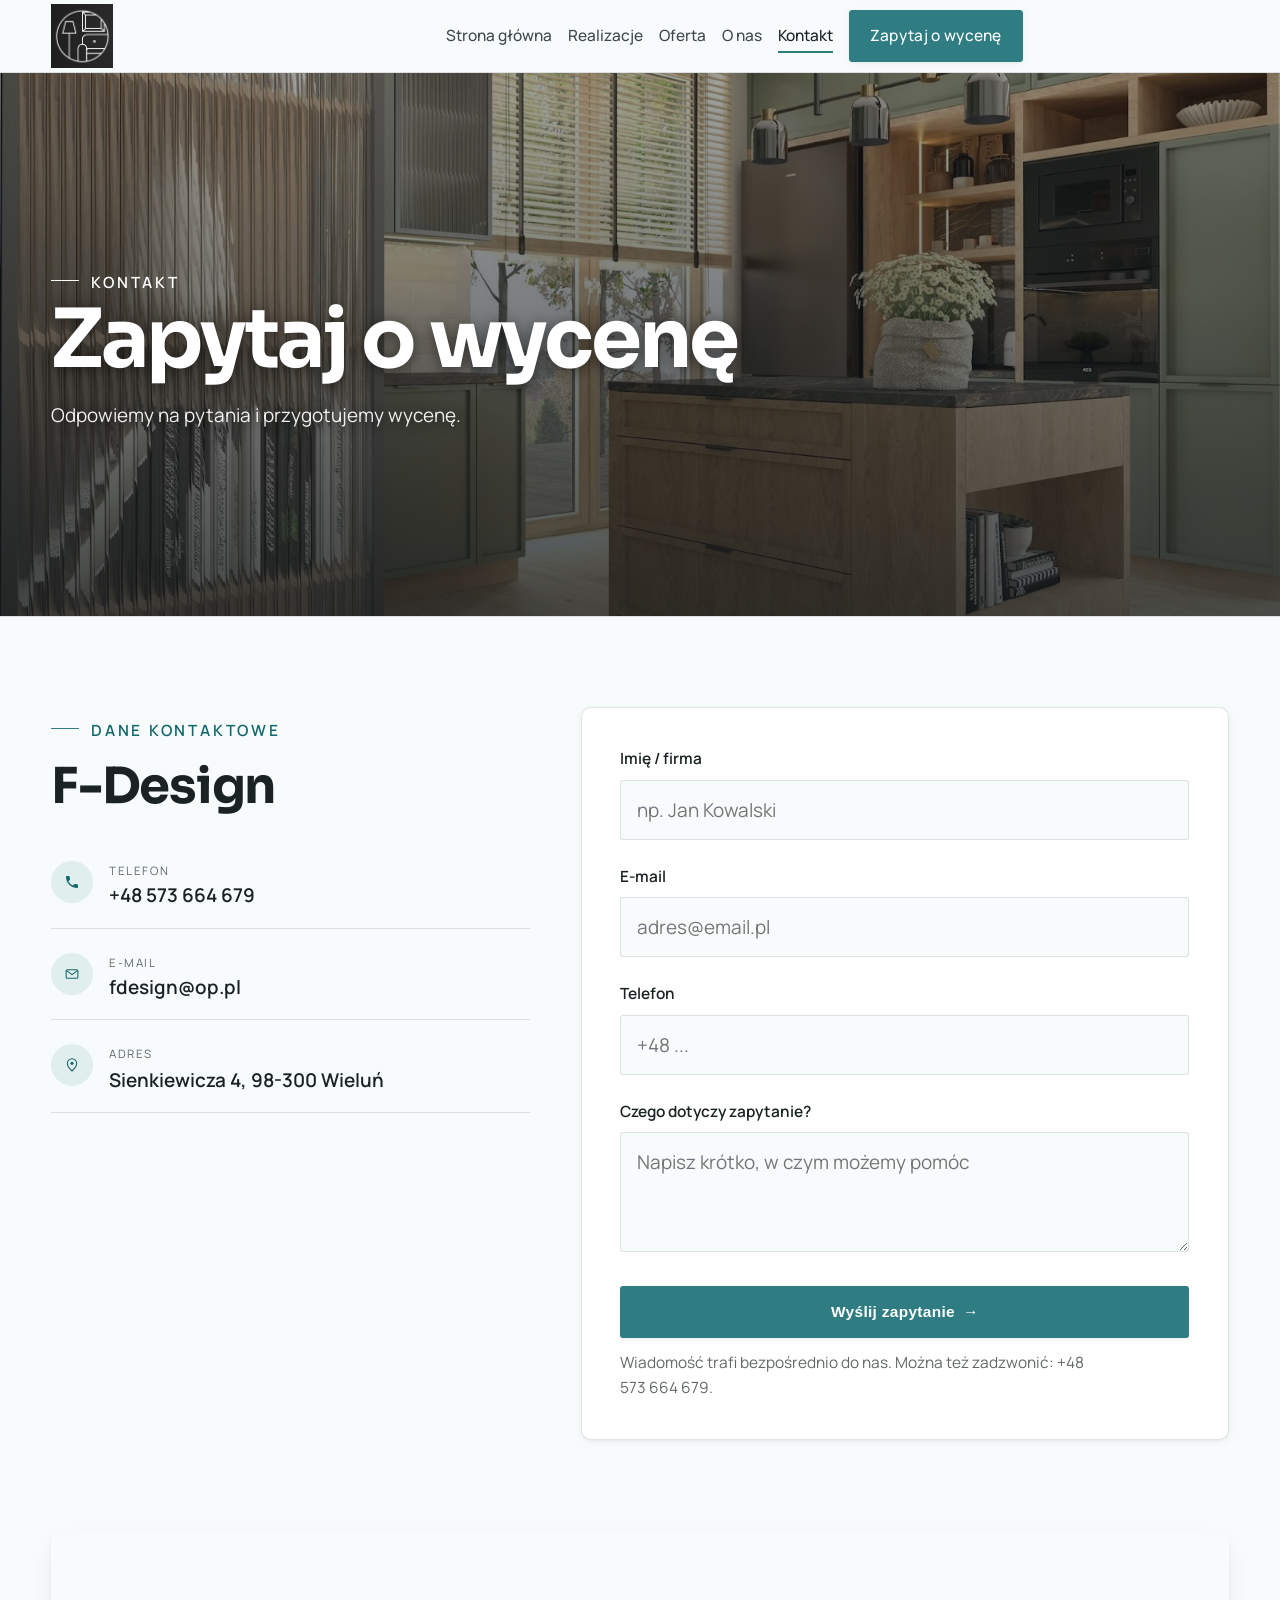
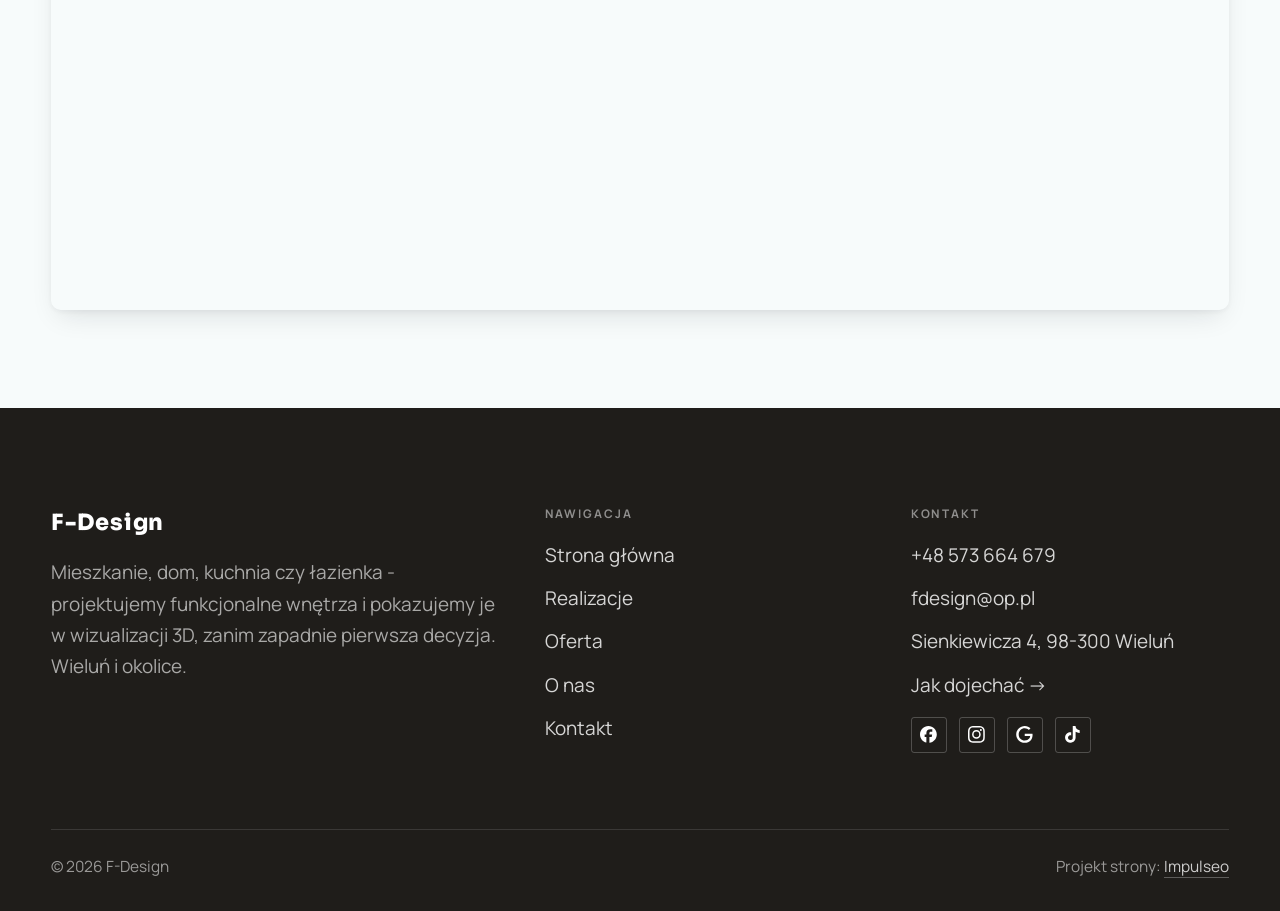
==== kontakt.html @ 52601438 "Strona demo: f-design" ====
<!DOCTYPE html>
<html lang="pl">
<head>
<meta charset="UTF-8">
<meta name="viewport" content="width=device-width, initial-scale=1.0">
<title>Kontakt - F-Design</title>
<meta name="description" content="Kontakt F-Design - Sienkiewicza 4, 98-300 Wieluń">
<link rel="canonical" href="https://kris20032.github.io/f-design/kontakt.html">
<meta name="robots" content="noindex, nofollow">
<meta property="og:type" content="website">
<meta property="og:locale" content="pl_PL">
<meta property="og:site_name" content="F-Design">
<meta property="og:title" content="Kontakt - F-Design">
<meta property="og:description" content="Kontakt F-Design - Sienkiewicza 4, 98-300 Wieluń">
<meta property="og:url" content="https://kris20032.github.io/f-design/kontakt.html">
<meta property="og:image" content="https://kris20032.github.io/f-design/img/og.jpg">
<meta property="og:image:width" content="1200">
<meta property="og:image:height" content="630">
<meta name="twitter:card" content="summary_large_image">
<link rel="preconnect" href="https://fonts.googleapis.com">
<link rel="preconnect" href="https://fonts.gstatic.com" crossorigin>
<link href="https://fonts.googleapis.com/css2?family=Sora:wght@600;700;800&family=Manrope:wght@400;500;600&display=swap" rel="stylesheet">
<link rel="stylesheet" href="assets/styles.css?v=84494507">
</head>
<body>

<header class="nav">
  <div class="wrap nav-inner">
    <a class="brand brand-has-logo" href="index.html"><img class="brand-logo" src="img/logo.jpg" alt="F-Design" width="255" height="266" decoding="async"></a>
    <nav class="nav-links">
      <a href="index.html">Strona główna</a>
      <a href="realizacje.html">Realizacje</a>
      <a href="oferta.html">Oferta</a>
      <a href="o-nas.html">O nas</a>
      <a href="kontakt.html" class="active" aria-current="page">Kontakt</a>
      <a href="kontakt.html" class="btn btn-accent">Zapytaj o wycenę</a>
    </nav>
    <button class="nav-toggle" aria-label="Menu"><span></span><span></span><span></span></button>
  </div>
</header>

<main>
<section class="pagehead">
  <img src="img/g4.jpg" alt="F-Design - Zapytaj o wycenę" width="1600" height="1007" decoding="async">
  <div class="wrap">
    <span class="eyebrow">Kontakt</span>
    <h1>Zapytaj o wycenę</h1>
    <p>Odpowiemy na pytania i przygotujemy wycenę.</p>
  </div>
</section>
<section>
  <div class="wrap contact-grid">
    <div class="reveal">
      <span class="eyebrow">Dane kontaktowe</span>
      <h2 style="margin:var(--space-4) 0 var(--space-6)">F-Design</h2>
      <div class="info-list">
        <div class="info-row"><div class="ic"><svg class="ico-tel" width="16" height="16" viewBox="0 0 24 24" fill="none" aria-hidden="true"><path d="M6.6 10.8a15.5 15.5 0 0 0 6.6 6.6l2.2-2.2a1 1 0 0 1 1-.24 11.4 11.4 0 0 0 3.6.58 1 1 0 0 1 1 1V20a1 1 0 0 1-1 1A17 17 0 0 1 3 4a1 1 0 0 1 1-1h3.5a1 1 0 0 1 1 1c0 1.25.2 2.46.58 3.6a1 1 0 0 1-.25 1l-2.23 2.2Z" fill="currentColor"/></svg></div><div><div class="lbl">Telefon</div><a class="val" href="tel:+48573664679">+48 573 664 679</a></div></div>
        <div class="info-row"><div class="ic"><svg class="ico-mail" width="16" height="16" viewBox="0 0 24 24" fill="none" aria-hidden="true"><rect x="3.2" y="5.5" width="17.6" height="13" rx="1.6" stroke="currentColor" stroke-width="1.6"/><path d="M4 7l8 6 8-6" stroke="currentColor" stroke-width="1.6" stroke-linecap="round" stroke-linejoin="round"/></svg></div><div><div class="lbl">E-mail</div><a class="val" href="mailto:fdesign@op.pl">fdesign@op.pl</a></div></div>
        <div class="info-row"><div class="ic"><svg class="ico-pin" width="16" height="16" viewBox="0 0 24 24" fill="none" aria-hidden="true"><path d="M12 21s7-6.1 7-11.5A7 7 0 0 0 5 9.5C5 14.9 12 21 12 21Z" stroke="currentColor" stroke-width="1.6" fill="none"/><circle cx="12" cy="9.5" r="2.4" fill="currentColor"/></svg></div><div><div class="lbl">Adres</div><div class="val">Sienkiewicza 4, 98-300 Wieluń</div></div></div>
      </div>
    </div>
    <div class="reveal">
      <form class="form" action="https://formsubmit.co/fdesign@op.pl" method="POST">
        <input type="hidden" name="_subject" value="Zapytanie ze strony F-Design">
        <input type="hidden" name="_captcha" value="false">
        <input type="hidden" name="_template" value="table">
        <div class="fld"><label for="name">Imię / firma</label><input id="name" name="name" type="text" placeholder="np. Jan Kowalski" required></div>
        <div class="fld"><label for="email">E-mail</label><input id="email" name="email" type="email" placeholder="adres@email.pl" required></div>
        <div class="fld"><label for="phone">Telefon</label><input id="phone" name="phone" type="tel" placeholder="+48 ..."></div>
        <div class="fld"><label for="msg">Czego dotyczy zapytanie?</label><textarea id="msg" name="message" placeholder="Napisz krótko, w czym możemy pomóc" required></textarea></div>
        <button type="submit" class="btn btn-accent" style="width:100%;justify-content:center">Wyślij zapytanie <span class="arr">→</span></button>
        <p class="note">Wiadomość trafi bezpośrednio do nas. Można też zadzwonić: +48 573 664 679.</p>
      </form>
    </div>
  </div>
</section>
<section style="padding-top:0">
  <div class="wrap reveal">
    <iframe class="map" title="F-Design - Wieluń" src="https://maps.google.com/maps?q=51.2192215%2C18.5702148&z=15&output=embed" loading="lazy" referrerpolicy="no-referrer-when-downgrade"></iframe>
  </div>
</section>
</main>

<footer>
  <div class="wrap">
    <div class="foot-grid">
      <div class="foot-brand">
        <div class="name">F-Design</div>
        <p>Mieszkanie, dom, kuchnia czy łazienka - projektujemy funkcjonalne wnętrza i pokazujemy je w wizualizacji 3D, zanim zapadnie pierwsza decyzja. Wieluń i okolice.</p>
      </div>
      <div class="foot-col">
        <h4>Nawigacja</h4>
        <a href="index.html">Strona główna</a>
        <a href="realizacje.html">Realizacje</a>
        <a href="oferta.html">Oferta</a>
        <a href="o-nas.html">O nas</a>
        <a href="kontakt.html">Kontakt</a>
      </div>
      <div class="foot-col">
        <h4>Kontakt</h4>
        <a href="tel:+48573664679">+48 573 664 679</a>
        <a href="mailto:fdesign@op.pl">fdesign@op.pl</a>
        <p>Sienkiewicza 4, 98-300 Wieluń</p>
        <a href="https://maps.google.com/?cid=18159914813048529041&g_mp=Cidnb29nbGUubWFwcy5wbGFjZXMudjEuUGxhY2VzLlNlYXJjaFRleHQQAhgEIAA" target="_blank" rel="noopener">Jak dojechać →</a>
      <div class="foot-soc">
        <a class="soc" href="https://www.facebook.com/p/F-Design-100095255867126/" target="_blank" rel="noopener" aria-label="Facebook - F-Design"><svg viewBox="0 0 24 24" aria-hidden="true" focusable="false"><path d="M9.101 23.691v-7.98H6.627v-3.667h2.474v-1.58c0-4.085 1.848-5.978 5.858-5.978.401 0 .955.042 1.468.103a8.68 8.68 0 0 1 1.141.195v3.325a8.623 8.623 0 0 0-.653-.036 26.805 26.805 0 0 0-.733-.009c-.707 0-1.259.096-1.675.309a1.686 1.686 0 0 0-.679.622c-.258.42-.374.995-.374 1.752v1.297h3.919l-.386 2.103-.287 1.564h-3.246v8.245C19.396 23.238 24 18.179 24 12.044c0-6.627-5.373-12-12-12s-12 5.373-12 12c0 5.628 3.874 10.35 9.101 11.647Z" fill="currentColor"/></svg></a>
        <a class="soc" href="https://www.instagram.com/f.design.projektowanie/" target="_blank" rel="noopener" aria-label="Instagram - F-Design"><svg viewBox="0 0 24 24" aria-hidden="true" focusable="false"><path d="M7.0301.084c-1.2768.0602-2.1487.264-2.911.5634-.7888.3075-1.4575.72-2.1228 1.3877-.6652.6677-1.075 1.3368-1.3802 2.127-.2954.7638-.4956 1.6365-.552 2.914-.0564 1.2775-.0689 1.6882-.0626 4.947.0062 3.2586.0206 3.6671.0825 4.9473.061 1.2765.264 2.1482.5635 2.9107.308.7889.72 1.4573 1.388 2.1228.6679.6655 1.3365 1.0743 2.1285 1.38.7632.295 1.6361.4961 2.9134.552 1.2773.056 1.6884.069 4.9462.0627 3.2578-.0062 3.668-.0207 4.9478-.0814 1.28-.0607 2.147-.2652 2.9098-.5633.7889-.3086 1.4578-.72 2.1228-1.3881.665-.6682 1.0745-1.3378 1.3795-2.1284.2957-.7632.4966-1.636.552-2.9124.056-1.2809.0692-1.6898.063-4.948-.0063-3.2583-.021-3.6668-.0817-4.9465-.0607-1.2797-.264-2.1487-.5633-2.9117-.3084-.7889-.72-1.4568-1.3876-2.1228C21.2982 1.33 20.628.9208 19.8378.6165 19.074.321 18.2017.1197 16.9244.0645 15.6471.0093 15.236-.005 11.977.0014 8.718.0076 8.31.0215 7.0301.0839m.1402 21.6932c-1.17-.0509-1.8053-.2453-2.2287-.408-.5606-.216-.96-.4771-1.3819-.895-.422-.4178-.6811-.8186-.9-1.378-.1644-.4234-.3624-1.058-.4171-2.228-.0595-1.2645-.072-1.6442-.079-4.848-.007-3.2037.0053-3.583.0607-4.848.05-1.169.2456-1.805.408-2.2282.216-.5613.4762-.96.895-1.3816.4188-.4217.8184-.6814 1.3783-.9003.423-.1651 1.0575-.3614 2.227-.4171 1.2655-.06 1.6447-.072 4.848-.079 3.2033-.007 3.5835.005 4.8495.0608 1.169.0508 1.8053.2445 2.228.408.5608.216.96.4754 1.3816.895.4217.4194.6816.8176.9005 1.3787.1653.4217.3617 1.056.4169 2.2263.0602 1.2655.0739 1.645.0796 4.848.0058 3.203-.0055 3.5834-.061 4.848-.051 1.17-.245 1.8055-.408 2.2294-.216.5604-.4763.96-.8954 1.3814-.419.4215-.8181.6811-1.3783.9-.4224.1649-1.0577.3617-2.2262.4174-1.2656.0595-1.6448.072-4.8493.079-3.2045.007-3.5825-.006-4.848-.0608M16.953 5.5864A1.44 1.44 0 1 0 18.39 4.144a1.44 1.44 0 0 0-1.437 1.4424M5.8385 12.012c.0067 3.4032 2.7706 6.1557 6.173 6.1493 3.4026-.0065 6.157-2.7701 6.1506-6.1733-.0065-3.4032-2.771-6.1565-6.174-6.1498-3.403.0067-6.156 2.771-6.1496 6.1738M8 12.0077a4 4 0 1 1 4.008 3.9921A3.9996 3.9996 0 0 1 8 12.0077" fill="currentColor"/></svg></a>
        <a class="soc" href="https://maps.google.com/?cid=18159914813048529041&g_mp=Cidnb29nbGUubWFwcy5wbGFjZXMudjEuUGxhY2VzLlNlYXJjaFRleHQQAhgEIAA" target="_blank" rel="noopener" aria-label="Google - F-Design"><svg viewBox="0 0 24 24" aria-hidden="true" focusable="false"><path d="M12.48 10.92v3.28h7.84c-.24 1.84-.853 3.187-1.787 4.133-1.147 1.147-2.933 2.4-6.053 2.4-4.827 0-8.6-3.893-8.6-8.72s3.773-8.72 8.6-8.72c2.6 0 4.507 1.027 5.907 2.347l2.307-2.307C18.747 1.44 16.133 0 12.48 0 5.867 0 .307 5.387.307 12s5.56 12 12.173 12c3.573 0 6.267-1.173 8.373-3.36 2.16-2.16 2.84-5.213 2.84-7.667 0-.76-.053-1.467-.173-2.053H12.48z" fill="currentColor"/></svg></a>
        <a class="soc" href="https://www.tiktok.com/@f_design_studio" target="_blank" rel="noopener" aria-label="TikTok - F-Design"><svg viewBox="0 0 24 24" aria-hidden="true" focusable="false"><path d="M12.525.02c1.31-.02 2.61-.01 3.91-.02.08 1.53.63 3.09 1.75 4.17 1.12 1.11 2.7 1.62 4.24 1.79v4.03c-1.44-.05-2.89-.35-4.2-.97-.57-.26-1.1-.59-1.62-.93-.01 2.92.01 5.84-.02 8.75-.08 1.4-.54 2.79-1.35 3.94-1.31 1.92-3.58 3.17-5.91 3.21-1.43.08-2.86-.31-4.08-1.03-2.02-1.19-3.44-3.37-3.65-5.71-.02-.5-.03-1-.01-1.49.18-1.9 1.12-3.72 2.58-4.96 1.66-1.44 3.98-2.13 6.15-1.72.02 1.48-.04 2.96-.04 4.44-.99-.32-2.15-.23-3.02.37-.63.41-1.11 1.04-1.36 1.75-.21.51-.15 1.07-.14 1.61.24 1.64 1.82 3.02 3.5 2.87 1.12-.01 2.19-.66 2.77-1.61.19-.33.4-.67.41-1.06.1-1.79.06-3.57.07-5.36.01-4.03-.01-8.05.02-12.07z" fill="currentColor"/></svg></a>
      </div>
      </div>
    </div>
    <div class="foot-bot">
      <span>© 2026 F-Design</span>
      <span>Projekt strony: <a class="foot-credit" href="https://impulseo.pl" target="_blank" rel="noopener">Impulseo</a></span>
    </div>
  </div>
</footer>
<div class="sticky-reserve"><a class="sr-book" href="kontakt.html">Zapytaj o wycenę</a><a class="sr-call" href="tel:+48573664679" aria-label="Zadzwoń"><svg class="ico-tel" width="16" height="16" viewBox="0 0 24 24" fill="none" aria-hidden="true"><path d="M6.6 10.8a15.5 15.5 0 0 0 6.6 6.6l2.2-2.2a1 1 0 0 1 1-.24 11.4 11.4 0 0 0 3.6.58 1 1 0 0 1 1 1V20a1 1 0 0 1-1 1A17 17 0 0 1 3 4a1 1 0 0 1 1-1h3.5a1 1 0 0 1 1 1c0 1.25.2 2.46.58 3.6a1 1 0 0 1-.25 1l-2.23 2.2Z" fill="currentColor"/></svg></a></div>
<div class="demo-wazne" data-do="2026-08-23" data-cykl="3" hidden><svg class="dw-ico" width="13" height="13" viewBox="0 0 24 24" fill="none" aria-hidden="true"><circle cx="12" cy="12" r="8.6" stroke="currentColor" stroke-width="1.8"/><path d="M12 7.2V12l3.3 2" stroke="currentColor" stroke-width="1.8" stroke-linecap="round"/></svg><span class="dw-txt"></span></div>

<script src="assets/main.js"></script>
</body>
</html>
---- assets/styles.css ----
/* ============================================================
   STOLBASZ — premium, architektoniczny B2B fit-out
   Jasna paleta, zero brązu. System wg premium-web-craft.
   Projekt strony: Impulseo (impulseo.pl)
   ============================================================ */

:root{
  /* PALETA — jasna, architektoniczna, chłodna */
  --paper:#f7f6f3;          /* główne tło */
  --paper-2:#e9e7e1;        /* sekcje alternatywne (chłodny jasny szary) */
  --paper-3:#e9e7e1;        /* delikatne wypełnienia */
  --ink:#1f1d1a;            /* tekst główny — chłodny grafit */
  --ink-soft:#46423b;       /* nagłówki drugorzędne */
  --muted:#888178;          /* tekst poboczny */
  --line:rgba(31,29,26,.12);/* hairline */
  --accent:#a86f3e;         /* stonowany petrol-slate — jedyny akcent */
  --accent-d:#855526;
  --accent-soft:rgba(168,111,62,.10);
  --dark:#1f1d1a;           /* sekcje ciemne (stopka/CTA) */

  /* HOVER ZDJĘĆ — JEDEN standard dla całego silnika (decyzja K. 04.08.2026, artefakt z wariantami).
     AKTUALNE (K.+Szymon 09.08.2026, wybór z artefaktu 6 wariantów): zoom 1.05 przy 1.4s -
     przy tak długim czasie mocniejszy kadr NIE skacze, tylko „oddycha". Poprzedni standard
     (1.02 / .55s z 04.08) odbierany jako dynamiczny i szybki.
     Spoczynek lekko przygaszony, ale TYLKO tam, gdzie jest mysz (@media hover:hover) —
     na telefonie zdjęcia zostają w pełnej jasności. */
  --img-zoom:1.05;                   /* K.+Szymon 09.08: wariant F z artefaktu porównawczego */
  --img-rest:brightness(.95) saturate(.99);
  --img-hot:brightness(1.06) saturate(1.05);
  --img-dur:1.4s;                    /* K.+Szymon 09.08 (wariant F): powoli = elegancko */
  --img-ease:cubic-bezier(.16,.84,.44,1);  /* miękki ogon, efekt „oddychania" */

  /* ODSTĘPY — skala 4/8 */
  --space-1:4px; --space-2:8px; --space-3:12px; --space-4:16px; --space-5:24px;
  --space-6:32px; --space-7:48px; --space-8:64px; --space-9:96px; --space-10:128px;

  /* TYPOGRAFIA — fluid clamp() (skala podbita 16.07.2026: większe, czytelniejsze litery — uwaga Adama) */
  --text-sm:clamp(.9rem,.87rem + .12vw,1rem);
  --text-base:clamp(1.08rem,1.04rem + .18vw,1.2rem);
  --text-lg:clamp(1.24rem,1.15rem + .34vw,1.44rem);
  --text-h3:clamp(1.34rem,1.22rem + .55vw,1.66rem);
  --text-h2:clamp(2.1rem,1.66rem + 2.1vw,3.1rem);
  --text-h1:clamp(2.9rem,2.1rem + 4vw,5.1rem);

  /* PROMIENIE — architektoniczne, raczej ostre */
  --r-sm:3px; --r-md:6px; --r-lg:10px;

  /* RUCH */
  --ease:cubic-bezier(.25,.46,.45,.94); --dur:.24s;

  /* CIENIE — miękkie, warstwowe */
  --sh-sm:0 1px 2px rgba(16,24,32,.04), 0 2px 8px rgba(16,24,32,.05);
  --sh-md:0 2px 6px rgba(16,24,32,.05), 0 12px 28px -8px rgba(16,24,32,.12);
  --sh-lg:0 6px 14px rgba(16,24,32,.07), 0 26px 56px -18px rgba(16,24,32,.22);

  --hairline:1px solid var(--line);

  --font-display:'Sora','Manrope',sans-serif;
  --font-body:'Manrope',sans-serif;
}

*{box-sizing:border-box;margin:0;padding:0}
html{scroll-behavior:smooth}
body{
  font-family:var(--font-body);
  font-size:var(--text-base);
  line-height:1.65;
  color:var(--ink);
  background:var(--paper);
  -webkit-font-smoothing:antialiased;
  text-rendering:optimizeLegibility;
}
img{max-width:100%;height:auto;display:block}  /* height:auto = width/height z atrybutów trzyma proporcje (TOP#12) */
a{color:inherit;text-decoration:none}

.wrap{width:min(92%,1180px);margin-inline:auto}
section{padding-block:clamp(52px,6.5vw,96px)}

h1,h2,h3{font-family:var(--font-display);font-weight:700;line-height:1.08;letter-spacing:-.02em;color:var(--ink)}
h1{font-size:var(--text-h1);letter-spacing:-.035em}
h2{font-size:var(--text-h2);letter-spacing:-.025em}
h3{font-size:var(--text-h3)}
/* MIARA — długość wiersza. WCAG 2.2 SC 1.4.8: max 80 znaków; Butterick: 45–90.
   68ch daje realnie 72–78 znaków polskiego tekstu, czyli z zapasem pod granicą.
   Wcześniej limit miał TYLKO <p> — <li>, <blockquote> i <dd> nie miały żadnego,
   i to jedyny powód, dla którego 23 bloki na dwóch oddanych stronach jadą po
   83–106 znaków w wierszu (pomiar 07.08.2026, bramka `miara`).
   ⚠️ Listy i definicje ograniczamy TYLKO bez klasy: `ul`/`ol` z klasą to u nas
   układ (siatki kafli, menu), a nie tekst ciągły — tam miarę wyznacza układ. */
/* 60ch, nie 68ch (K. 10.08): po zmianie fontów na węższe kroje (DM Sans i spółka)
   w 68ch mieściło się ~90 znaków - bramka pikselowa słusznie zgłaszała przekroczenie
   granicy 80. Pomiar na żywej przeglądarce: 60ch = 90 znaków, 53ch = ~78 znaków, czyli normę WCAG 1.4.8. */
:root{ --miara:53ch }
p{max-width:min(100%,var(--miara))}
blockquote,
ul:not([class])>li, ol:not([class])>li,
dl:not([class])>dd{max-width:min(100%,var(--miara))}

/* ⚠️ Świadomie BEZ wyjątku `.tile p,.card p,.svc p{max-width:none}`, choć nasuwa się sam:
   te akapity BYŁY już ograniczone (stare `p{max-width:65ch}`), więc „wyjątek" nie odblokowałby
   niczego nowego — tylko ROZLUŹNIŁ stan sprzed zmiany na wszystkich demach naraz.
   `figcaption` żadna z reguł wyżej nie dotyczy, więc też nie potrzebuje zwolnienia. */

/* ŁAMANIE. `balance` wyrównuje długości wierszy w nagłówku, `pretty` pilnuje ostatniego
   wiersza akapitu, żeby nie został w nim jeden wyraz. Obsługiwane od Chrome 117 /
   Safari 17.5; starsze przeglądarki po prostu ignorują tę własność.
   `text-wrap:pretty` nie występowało dotąd ANI RAZ w silniku ani w repo klientów. */
h1,h2,h3,.lead,.lede{text-wrap:balance}
p,li,blockquote,dd{text-wrap:pretty}

.eyebrow{
  font-family:var(--font-body);
  font-size:var(--text-sm);
  font-weight:600;
  letter-spacing:.18em;
  text-transform:uppercase;
  color:var(--accent);
  display:inline-flex;align-items:center;gap:var(--space-3);
}
/* flex:none + margin-top = kreska trzyma się PIERWSZEJ linii. Wcześniej align-items:center
   centrowało ją względem całego bloku i przy zawinięciu (długi kicker typu
   „…WNĘTRZ · LESZNO · OD 2019") druga linia lądowała z brzydkim wcięciem. */
.eyebrow{align-items:flex-start}
.eyebrow>*,.eyebrow{text-wrap:balance}   /* dlugi kicker lamal sie na sierote typu samo „2019" w drugiej linii */
.eyebrow::before{content:"";width:28px;height:1px;background:var(--accent);display:inline-block;flex:none;margin-top:.62em}

.muted{color:var(--muted)}
.lead{font-size:var(--text-lg);line-height:1.55;color:var(--ink-soft);max-width:50ch}

/* ---------- BUTTONS ---------- */
.btn{
  display:inline-flex;align-items:center;gap:var(--space-2);
  font-weight:600;font-size:var(--text-sm);letter-spacing:.02em;
  padding:var(--space-4) var(--space-6);
  border-radius:var(--r-sm);
  transition:transform var(--dur) var(--ease),box-shadow var(--dur) var(--ease),background var(--dur) var(--ease);
  cursor:pointer;border:1px solid transparent;
}
.btn-accent{background:var(--accent);color:#fff;box-shadow:var(--sh-sm)}
.btn-accent:hover{background:var(--accent-d);transform:translateY(-2px);box-shadow:var(--sh-md)}
.btn-accent:active{transform:translateY(0);box-shadow:var(--sh-sm)}
.btn-ghost{background:transparent;color:var(--ink);border-color:var(--line)}
.btn-ghost:hover{border-color:var(--accent);color:var(--accent);transform:translateY(-2px)}
.btn-light{background:#fff;color:var(--ink);box-shadow:var(--sh-sm)}
.btn-light:hover{transform:translateY(-2px);box-shadow:var(--sh-md)}
.btn .arr{transition:transform var(--dur) var(--ease)}
.btn:hover .arr{transform:translateX(4px)}

/* ---------- NAV ---------- */
.nav{
  position:sticky;top:0;z-index:50;
  background:color-mix(in srgb,var(--paper) 88%,transparent);
  backdrop-filter:saturate(140%) blur(10px);
  border-bottom:var(--hairline);
}
.nav-inner{display:flex;align-items:center;justify-content:space-between;gap:var(--space-5);height:72px}
/* ANTY-NACHODZENIE (K. 05.08.2026): długa nazwa firmy + przycisk z pełnym numerem nie mieściły się w pasku
   i flex ściskał linki PONIŻEJ ich treści - "Kontakt" wchodził na ramkę "Zadzwoń +48 ...". Teraz ustępuje
   nazwa marki (skrót wielokropkiem), a menu i przycisk nigdy się nie kurczą ani nie zachodzą na siebie. */
.brand{display:flex;flex-direction:column;line-height:1;min-width:0;flex:0 1 auto}
.brand .name{font-family:var(--font-display);font-weight:800;font-size:1.35rem;letter-spacing:.04em;white-space:nowrap;overflow:hidden;text-overflow:ellipsis}
.brand .sub{font-size:.62rem;letter-spacing:.34em;text-transform:uppercase;color:var(--muted);margin-top:5px;white-space:nowrap;overflow:hidden;text-overflow:ellipsis}
.nav-links{display:flex;align-items:center;gap:var(--space-6);flex:0 0 auto}
.nav-links a{font-size:var(--text-sm);font-weight:500;color:var(--ink-soft);position:relative;padding-block:4px;white-space:nowrap;transition:color var(--dur) var(--ease)}
.nav-links a::after{content:"";position:absolute;left:0;bottom:0;width:0;height:1.5px;background:var(--accent);transition:width var(--dur) var(--ease)}
.nav-links a:hover,.nav-links a.active{color:var(--ink)}
.nav-links a:hover::after,.nav-links a.active::after{width:100%}
.nav-links .btn{padding:var(--space-2) var(--space-5)}
/* przyciski w nav: właściwy kolor (przebij .nav-links a) + bez podkreślenia */
.nav-links a.btn-accent{color:#fff}
.nav-links a.btn-ghost,.nav-links a.btn-light{color:var(--ink)}
/* CTA w pasku: NIE podkreślenie spod linków menu, ale ten sam przelatujący błysk,
   co na wszystkich innych przyciskach (zgłoszenie K. 13.08.2026 - „na hero jest efekt
   światła przechodzącego przez przycisk, na navbarze go nie ma, a mają być identyczne").
   Reguła `.nav-links a::after` jest silniejsza od `.btn::after`, więc trzeba jej
   geometrię wyzerować i wpisać połysk z nazwy - samo `display:none` gasiło efekt. */
.nav-links a.btn::after{
  display:block;content:"";position:absolute;inset:0;z-index:-1;pointer-events:none;
  inset:0;width:auto;height:auto;border-radius:inherit;   /* kasuje geometrię podkreślenia (width:0;height:1.5px) */
  background:linear-gradient(100deg,transparent 32%,rgba(255,255,255,.20) 50%,transparent 68%);
  translate:-120% 0}
@media (prefers-reduced-motion:no-preference){
  .nav-links a.btn:hover::after{translate:120% 0;transition:translate .75s var(--mt-ease,cubic-bezier(.16,.84,.44,1))}
}
.nav-toggle{display:none;background:none;border:none;cursor:pointer;flex-direction:column;gap:5px;padding:8px}
.nav-toggle span{width:24px;height:2px;background:var(--ink);transition:var(--dur)}
/* Ciasny zakres MIĘDZY menu mobilnym a pełnym pulpitem: zbijamy odstępy i nazwę marki,
   żeby wszystko zmieściło się naturalnie, zanim w ogóle dojdzie do skracania wielokropkiem. */
@media(max-width:1280px) and (min-width:921px){
  .nav-links{gap:var(--space-4)}
  .nav-links .btn{padding:var(--space-2) var(--space-4)}
  .brand .name{font-size:1.15rem}
}

/* ---------- HERO (split) ---------- */
.hero{position:relative;overflow:hidden;border-bottom:var(--hairline)}
.hero-grid{display:grid;grid-template-columns:1.05fr .95fr;gap:clamp(24px,4vw,60px);align-items:center;
  padding-block:clamp(36px,4.5vw,64px)}
.hero-copy .eyebrow{margin-bottom:var(--space-5)}
.hero-copy h1{margin-bottom:var(--space-5)}
.hero-copy .lead{margin-bottom:var(--space-7)}
.hero-actions{display:flex;flex-wrap:wrap;gap:var(--space-4)}
.hero-art{position:relative;aspect-ratio:4/3;border-radius:var(--r-lg);overflow:hidden;box-shadow:var(--sh-lg)}
.hero-art img{width:100%;height:100%;object-fit:cover}
.hero-art::after{content:"";position:absolute;inset:0;background:linear-gradient(180deg,transparent 55%,rgba(18,24,28,.28))}
.hero-badge{position:absolute;left:var(--space-5);bottom:var(--space-5);z-index:2;
  background:rgba(252,252,251,.94);backdrop-filter:blur(4px);
  border-radius:var(--r-md);padding:var(--space-4) var(--space-5);box-shadow:var(--sh-md);max-width:78%}
.hero-badge strong{display:block;font-family:var(--font-display);font-size:1rem;letter-spacing:-.01em}
.hero-badge span{font-size:var(--text-sm);color:var(--muted)}

/* ---------- HERO duży / kinowy (strona główna) ---------- */
.hero-cine{position:relative;min-height:clamp(560px,82vh,840px);min-height:clamp(560px,82svh,840px);display:flex;align-items:center;overflow:hidden;border-bottom:var(--hairline)}
.hero-cine>img{position:absolute;inset:0;width:100%;height:100%;object-fit:cover;z-index:0}
.hero-cine::after{content:"";position:absolute;inset:0;z-index:1;
  background:linear-gradient(95deg,rgba(13,18,23,.86) 0%,rgba(13,18,23,.64) 32%,rgba(13,18,23,.24) 62%,rgba(13,18,23,.04) 100%)}
.hero-cine .wrap{position:relative;z-index:2;padding-block:var(--space-8)}
.hero-cine .hero-copy{max-width:660px}
.hero-cine .eyebrow{color:#fff;margin-bottom:var(--space-5)}
.hero-cine .eyebrow::before{background:#fff}
.hero-cine h1{color:#fff;margin-bottom:var(--space-5);font-size:clamp(2.9rem,2rem + 4.4vw,5.2rem);text-wrap:balance}
.hero-cine .lead{color:rgba(255,255,255,.92);max-width:48ch;margin-bottom:var(--space-7)}
.hero-cine .hero-actions{display:flex;flex-wrap:wrap;gap:var(--space-4)}
/* NISKIE OKNO (laptop z dokiem i paskami przeglądarki ma ~700-780 px wysokości widoku):
   H1 do 5.2rem + długi lead nie mieściły się i przyciski wypadały POD krawędź ekranu -
   klient widział stronę bez ani jednego CTA. Skalujemy w dół, zamiast przycinać treść. */
@media(min-width:821px) and (max-height:820px){
  .hero-cine{min-height:clamp(520px,94svh,780px)}
  .hero-cine .wrap{padding-block:var(--space-6)}
  .hero-cine h1{font-size:clamp(2.2rem,1.5rem + 2.6vw,3.6rem);margin-bottom:var(--space-4)}
  .hero-cine .eyebrow{margin-bottom:var(--space-4)}
  .hero-cine .lead{margin-bottom:var(--space-5);max-width:44ch}
}
@media(max-width:680px){
  .hero-cine{min-height:clamp(520px,76vh,640px);min-height:clamp(520px,76svh,640px);align-items:flex-end}
  .hero-cine::after{background:linear-gradient(0deg,rgba(13,18,23,.9) 6%,rgba(13,18,23,.45) 55%,rgba(13,18,23,.25) 100%)}
  .hero-cine .wrap{padding-bottom:var(--space-9)}
  /* TELEFON (~90% oglądających): lead potrafił zająć 8 linii i zepchnąć CTA poza pierwszy ekran.
     Zwężamy interlinię i skalę - treści nie ucinamy, bo to ona sprzedaje. */
  .hero-cine .lead{font-size:.98rem;line-height:1.5;margin-bottom:var(--space-5)}
  .hero-cine .eyebrow{font-size:.72rem;letter-spacing:.13em;margin-bottom:var(--space-4)}
  .hero-cine .eyebrow::before{width:20px}
  .hero-cine h1{margin-bottom:var(--space-4)}
}

/* full-bleed hero variant (podstrony) */
.pagehead{position:relative;min-height:46vh;min-height:46svh;display:flex;align-items:flex-end;overflow:hidden;border-bottom:var(--hairline)}
.pagehead img{position:absolute;inset:0;width:100%;height:100%;object-fit:cover}
/* 10.08.2026 (decyzja K.): mocniejsze przyciemnienie + cień pod tekstem. Bramka mierzyła na
   nagłówkach podstron 3,38-3,43:1 przy wymaganych 4,5 — jasne zdjęcie (hala, śnieg, niebo)
   podchodziło pod biały tekst. Zdjęcia klientów są różne, więc kontrast musi dawać WARSTWA,
   a nie szczęśliwy dobór kadru. */
.pagehead::after{content:"";position:absolute;inset:0;background:linear-gradient(180deg,rgba(18,24,28,.40),rgba(18,24,28,.76))}
.pagehead .wrap{position:relative;z-index:2;padding-block:var(--space-9);color:#fff}
.pagehead h1{color:#fff;max-width:18ch;text-shadow:0 2px 16px rgba(0,0,0,.55)}
.pagehead .eyebrow{color:#fff}
.pagehead .eyebrow::before{background:#fff}
.pagehead p{color:rgba(255,255,255,.92);margin-top:var(--space-4);max-width:54ch;text-shadow:0 1px 12px rgba(0,0,0,.5)}

/* ---------- STRIP (pasek skrótów / liczby) ---------- */
.strip{background:var(--dark);color:#fff}
/* PASEK HASEŁ — standard 04.08.2026 (decyzja K.): 5 haseł w JEDNYM rzędzie, tekst WYŚRODKOWANY,
   węższe marginesy boczne niż reszta strony (pasek ma iść szerzej), równe wysokości kolumn. */
.strip .wrap{width:min(96%,1440px);display:grid;grid-template-columns:repeat(5,1fr);
  gap:var(--space-5);padding-block:var(--space-7);align-items:stretch}
.strip .item .k{font-family:var(--font-display);font-size:clamp(1.05rem,.82rem + .85vw,1.55rem);
  font-weight:800;letter-spacing:-.02em;color:#fff;line-height:1.18;text-wrap:balance}
.strip .item .v{font-size:var(--text-sm);color:rgba(255,255,255,.66);margin-top:var(--space-2);line-height:1.4}
.strip .item{border-left:2px solid var(--accent);padding-inline:var(--space-4);
  text-align:center;display:flex;flex-direction:column;justify-content:center}
/* liczba kolumn = liczba haseł, żeby ostatnie nie zostawało samo w drugim rzędzie.
   Klasę n-N nadaje multipage.py; domyślnie (bez klasy) pasek jest 5-kolumnowy. */
.strip.n-2 .wrap{grid-template-columns:repeat(2,1fr)}
.strip.n-3 .wrap{grid-template-columns:repeat(3,1fr)}
.strip.n-4 .wrap{grid-template-columns:repeat(4,1fr);gap:var(--space-6)}
.strip.n-4 .item .k{font-size:clamp(1.3rem,1rem + 1.1vw,2rem)}
.strip.n-6 .wrap{grid-template-columns:repeat(6,1fr);gap:var(--space-4)}
.strip.n-6 .item .k{font-size:clamp(.98rem,.8rem + .7vw,1.35rem)}
/* równe łamanie: zamiast "długa linia + jedno słowo" obie linie zbliżonej długości */
.strip .item .k{text-wrap:balance}

/* ---------- SECTION HEAD ---------- */
.head{max-width:48rem;margin-bottom:var(--space-8)}
.head.center{margin-inline:auto;text-align:center}
.head .eyebrow{margin-bottom:var(--space-4)}
.head h2{margin-bottom:var(--space-4)}
.head p{color:var(--muted);font-size:var(--text-lg);line-height:1.55}
.head.center p{margin-inline:auto}

/* ---------- INTRO SPLIT ---------- */
.split{display:grid;grid-template-columns:.92fr 1.08fr;gap:clamp(28px,5vw,80px);align-items:center}
.split.rev{grid-template-columns:1.08fr .92fr}
.split.rev .split-art{order:-1}
.split-art{position:relative;aspect-ratio:5/4;border-radius:var(--r-lg);overflow:hidden;box-shadow:var(--sh-lg)}
.split-art img{width:100%;height:100%;object-fit:cover}
.split-copy h2{margin-bottom:var(--space-5)}
.split-copy p+p{margin-top:var(--space-4)}
.split-copy .btn{margin-top:var(--space-6)}

/* ---------- SERVICES (zakres) ---------- */
.svc-grid{display:grid;grid-template-columns:repeat(auto-fit,minmax(280px,1fr));gap:var(--space-5)}
.svc{background:#fff;border:var(--hairline);border-radius:var(--r-md);padding:var(--space-7) var(--space-6);
  transition:transform var(--dur) var(--ease),box-shadow var(--dur) var(--ease),border-color var(--dur) var(--ease);
  position:relative;overflow:hidden}
.svc::before{content:"";position:absolute;left:0;top:0;width:3px;height:0;background:var(--accent);transition:height var(--dur) var(--ease)}
.svc:hover{transform:translateY(-4px);box-shadow:var(--sh-md);border-color:transparent}
.svc:hover::before{height:100%}
.svc .ic{font-family:var(--font-display);font-size:.8rem;font-weight:700;letter-spacing:.12em;color:var(--accent);margin-bottom:var(--space-4)}
.svc h3{margin-bottom:var(--space-3);font-size:1.22rem}
.svc p{color:var(--muted);font-size:var(--text-base);line-height:1.6}

/* big detailed service rows */
.svc-row{display:grid;grid-template-columns:.8fr 1.2fr;gap:clamp(20px,4vw,60px);align-items:center;padding-block:var(--space-8)}
.svc-row+.svc-row{border-top:var(--hairline)}
.svc-row.rev{grid-template-columns:1.2fr .8fr}
/* Naprzemienny układ wierszy oferty: co drugi wiersz ma zdjęcie po PRAWEJ.
   Było `order:-1` — martwy kod, bo zdjęcie i tak jest pierwszym dzieckiem w HTML,
   więc wszystkie wiersze wyglądały identycznie (zdjęcie zawsze z lewej), a `rev`
   zmieniało tylko szerokość kolumn. Znalezione 29.07.2026 przy różnicowaniu kierunków
   animacji (pomiar pozycji: art.mid 390/502 przy row.mid 756 — zawsze lewa strona). */
.svc-row.rev .svc-row-art{order:2}
.svc-row-art{aspect-ratio:4/3;border-radius:var(--r-md);overflow:hidden;box-shadow:var(--sh-md)}
.svc-row-art img{width:100%;height:100%;object-fit:cover}
.svc-row h3{font-size:1.5rem;margin-bottom:var(--space-4)}
.svc-row .num{font-family:var(--font-display);font-size:.85rem;font-weight:700;letter-spacing:.14em;color:var(--accent);display:block;margin-bottom:var(--space-3)}
.svc-row ul{list-style:none;margin-top:var(--space-4);display:flex;flex-direction:column;gap:var(--space-2)}
.svc-row li{position:relative;padding-left:var(--space-5);color:var(--muted);font-size:var(--text-base)}
.svc-row li::before{content:"";position:absolute;left:0;top:.62em;width:8px;height:1px;background:var(--accent)}

/* ---------- GALLERY (realizacje) ---------- */
.gallery{display:grid;grid-template-columns:repeat(12,1fr);gap:var(--space-4);grid-auto-rows:200px}
/* GALERIA MASONRY — pionowe zdjęcia (portrety beauty/wellness) bez przycinania: kolumny, height auto */
.gallery-masonry{column-count:3;column-gap:var(--space-4)}
@media(max-width:900px){.gallery-masonry{column-count:2}}
@media(max-width:560px){.gallery-masonry{column-count:1}}
.gallery-masonry .m-tile{break-inside:avoid;margin:0 0 var(--space-4);padding:0;position:relative;overflow:hidden;border-radius:var(--r-md);border:1px solid var(--line)}
.gallery-masonry .m-tile img{width:100%;height:auto;display:block}
.gallery-masonry .m-tile .cap{position:absolute;left:0;right:0;bottom:0;padding:var(--space-4);color:#fff;background:linear-gradient(0deg,rgba(0,0,0,.55),transparent);font-size:var(--text-sm)}
.gallery-masonry .m-tile .cap small{display:block;font-weight:400;opacity:.78;letter-spacing:.04em;text-transform:uppercase;font-size:.66rem;margin-top:3px}
.tile{position:relative;overflow:hidden;border-radius:var(--r-md);box-shadow:var(--sh-sm);
  transition:transform var(--dur) var(--ease),box-shadow var(--dur) var(--ease)}
.tile img{width:100%;height:100%;object-fit:cover;
  transition:transform var(--img-dur) var(--img-ease),filter var(--img-dur) var(--img-ease)}
.tile:hover{box-shadow:var(--sh-md)}
.tile .cap{position:absolute;left:0;right:0;bottom:0;padding:var(--space-5) var(--space-4) var(--space-4);
  /* mocniejszy spad + cien pod tekstem: na JASNYCH zdjeciach klienta (biale fronty, sciany)
     slaby gradient dawal kontrast ~1.5:1 zamiast wymaganych 3.6:1 (bramka wygladu, 10.08.2026) */
  background:linear-gradient(transparent 28%,rgba(18,24,28,.58) 62%,rgba(18,24,28,.93));color:#fff;
  text-shadow:0 1px 3px rgba(0,0,0,.6);
  font-size:var(--text-sm);font-weight:600;letter-spacing:.01em;
  opacity:0;transform:translateY(8px);transition:var(--dur) var(--ease)}
.tile:hover .cap{opacity:1;transform:translateY(0)}
.tile .cap small{display:block;font-weight:400;opacity:.78;letter-spacing:.04em;text-transform:uppercase;font-size:.66rem;margin-top:3px}
/* bento spans */
.t-wide{grid-column:span 6}
.t-tall{grid-column:span 6;grid-row:span 2}
.t-std{grid-column:span 6}
.t-third{grid-column:span 4}
.t-two3{grid-column:span 8}

/* ---------- TRUST / WIARYGODNOŚĆ ---------- */
.trust{background:var(--paper-2)}
.trust-grid{display:grid;grid-template-columns:repeat(auto-fit,minmax(240px,1fr));gap:var(--space-5);margin-top:var(--space-7)}
.trust-card{background:#fff;border-radius:var(--r-md);padding:var(--space-7) var(--space-6);box-shadow:var(--sh-sm);border-top:3px solid var(--accent)}
.trust-card .big{font-family:var(--font-display);font-size:clamp(1.8rem,1.3rem + 1.6vw,2.6rem);font-weight:800;letter-spacing:-.02em;color:var(--ink);line-height:1}
.trust-card h3{font-size:1.12rem;margin:var(--space-3) 0 var(--space-2)}
.trust-card p{color:var(--muted);font-size:var(--text-base);line-height:1.55}

/* ---------- CTA band ---------- */
.cta{background:var(--dark);color:#fff;position:relative;overflow:hidden}
/* telefon w CTA: na ciemnym tle biały (domyślnie), rodziny z JASNYM tłem CTA
   nadpisują to u siebie - wcześniej kolor siedział w stylu inline i wygrywał z rodziną. */
.cta .btn-ghost-cta{color:#fff;border-color:rgba(255,255,255,.3)}
.cta .wrap{display:grid;grid-template-columns:1.4fr .6fr;gap:var(--space-7);align-items:center;position:relative;z-index:2}
.cta h2{color:#fff;max-width:20ch}
.cta p{color:rgba(255,255,255,.74);margin-top:var(--space-4)}
.cta-actions{display:flex;flex-direction:column;gap:var(--space-3);align-items:flex-start}
.cta::before{content:"";position:absolute;right:-80px;top:-80px;width:360px;height:360px;border-radius:50%;
  background:radial-gradient(circle,var(--accent-soft),transparent 70%)}

/* ---------- CONTACT ---------- */
.contact-grid{display:grid;grid-template-columns:.85fr 1.15fr;gap:clamp(28px,4vw,56px);align-items:start}
.info-list{display:flex;flex-direction:column;gap:var(--space-2)}
.info-row{display:flex;gap:var(--space-4);align-items:flex-start;padding-block:var(--space-4);border-bottom:var(--hairline)}
.info-row .ic{flex:none;width:42px;height:42px;display:grid;place-items:center;border-radius:50%;
  background:var(--accent-soft);color:var(--accent);font-size:1.05rem}
.info-row .lbl{font-size:.72rem;letter-spacing:.14em;text-transform:uppercase;color:var(--muted)}
.info-row .val{font-weight:600;font-size:var(--text-base);margin-top:2px}
.info-row a.val:hover{color:var(--accent)}
.map{border:none;border-radius:var(--r-lg);box-shadow:var(--sh-md);width:100%;height:100%;min-height:380px;filter:grayscale(.2) contrast(1.02)}
.form{background:#fff;border:var(--hairline);border-radius:var(--r-lg);padding:clamp(24px,3vw,40px);box-shadow:var(--sh-sm)}
.form .fld{margin-bottom:var(--space-5)}
.form label{display:block;font-size:var(--text-sm);font-weight:600;margin-bottom:var(--space-2)}
.form input,.form textarea{width:100%;font-family:inherit;font-size:var(--text-base);color:var(--ink);
  padding:var(--space-4);border:var(--hairline);border-radius:var(--r-sm);background:var(--paper);transition:border-color var(--dur)}
.form input:focus,.form textarea:focus{outline:none;border-color:var(--accent);background:#fff}
.form textarea{resize:vertical;min-height:120px}
.form .note{font-size:var(--text-sm);color:var(--muted);margin-top:var(--space-3)}

/* ---------- FOOTER ---------- */
footer{background:var(--dark);color:#fff;padding-block:var(--space-9) var(--space-6)}
.foot-grid{display:grid;grid-template-columns:1.4fr 1fr 1fr;gap:var(--space-7);margin-bottom:var(--space-8)}
.foot-brand .name{font-family:var(--font-display);font-weight:800;font-size:1.4rem;letter-spacing:.04em}
.foot-brand p{color:rgba(255,255,255,.62);margin-top:var(--space-4);font-size:var(--text-base);max-width:38ch}
.foot-col h4{font-size:.74rem;letter-spacing:.16em;text-transform:uppercase;color:rgba(255,255,255,.5);margin-bottom:var(--space-4)}
.foot-col a,.foot-col p{display:block;color:rgba(255,255,255,.82);font-size:var(--text-base);margin-bottom:var(--space-3)}
.foot-col a:hover{color:#fff}
.foot-bot{border-top:1px solid rgba(255,255,255,.12);padding-top:var(--space-5);display:flex;justify-content:space-between;flex-wrap:wrap;gap:var(--space-3);
  font-size:var(--text-sm);color:rgba(255,255,255,.55)}
.foot-bot a:hover{color:#fff}
/* Podpis w stopce = klikalny link do impulseo.pl (31.07.2026). Ma być WIDOCZNIE klikalny,
   ale nie krzyczeć - stąd sam kolor jaśniejszy + delikatne podkreślenie na najeździe. */
.foot-bot a.foot-credit{color:rgba(255,255,255,.78);text-decoration:none;border-bottom:1px solid rgba(255,255,255,.28)}
.foot-bot a.foot-credit:hover{color:#fff;border-bottom-color:#fff}

/* ---------- REVEAL ---------- */
.reveal{opacity:0;transform:translateY(22px);transition:opacity .6s var(--ease),transform .6s var(--ease)}
.reveal.in{opacity:1;transform:none}

/* ---------- RESPONSIVE ---------- */
@media(max-width:920px){
  .hero-grid,.split,.split.rev,.svc-row,.svc-row.rev,.cta .wrap,.contact-grid,.foot-grid{grid-template-columns:1fr}
  .split.rev .split-art,.svc-row.rev .svc-row-art{order:0}
  .hero-art{aspect-ratio:16/10;max-height:420px}
  .strip .wrap,.strip.n-2 .wrap,.strip.n-3 .wrap,.strip.n-4 .wrap,.strip.n-6 .wrap{grid-template-columns:repeat(2,1fr);gap:var(--space-6)}
  .strip .item .k,.strip.n-6 .item .k{font-size:clamp(1.3rem,1.1rem + 1vw,2rem)}
  .gallery{grid-auto-rows:180px}
  .t-wide,.t-tall,.t-std,.t-third,.t-two3{grid-column:span 6}
  .t-tall{grid-row:span 1}
  .cta-actions{flex-direction:row;flex-wrap:wrap}
  .foot-grid{gap:var(--space-6)}
}
@media(max-width:680px){
  .nav-links{position:fixed;inset:72px 0 auto 0;background:var(--paper);flex-direction:column;align-items:stretch;
    gap:0;padding:var(--space-4) 6%;border-bottom:var(--hairline);box-shadow:var(--sh-md);
    transform:translateY(-120%);transition:transform var(--dur) var(--ease)}
  .nav-links.open{transform:translateY(0)}
  .nav-links a{padding-block:var(--space-4);border-bottom:var(--hairline)}
  .nav-links .btn{margin-top:var(--space-3);justify-content:center}
  .nav-toggle{display:flex}
  .strip .wrap,.strip.n-2 .wrap,.strip.n-3 .wrap,.strip.n-4 .wrap,.strip.n-6 .wrap{grid-template-columns:1fr}
  .gallery{grid-template-columns:repeat(6,1fr)}
  .foot-grid{grid-template-columns:1fr}
}
@media(prefers-reduced-motion:reduce){
  /* audyt 09.08 TOP#14: samo skrócenie duration przy animacji INFINITE = stroboskop
     (pętla .01ms miga ekranem); iteration-count:1 gasi pętlę naprawdę. Pseudoelementy
     też - tła hero (gastro/studio) animują ::before/img, blanket na * ich nie łapał. */
  *,*::before,*::after{animation-duration:.01ms!important;animation-iteration-count:1!important;animation-delay:0s!important;transition:none!important}
  .reveal{opacity:1!important;transform:none!important}
  html{scroll-behavior:auto}
}

/* ============================================================
   PREMIUM LAYER — destylat deep-researchu branż (anty-AI, spokój).
   Zmienne STOLBASZ (--accent/--ink/--paper/--line/--dark). Ruch ledwo
   zauważalny, krzywa cubic-bezier(.16,.84,.44,1); prefers-reduced-motion
   pokryte blanketem wyżej. Karty hairline zamiast cieni = #1 sygnał „nie-AI".
   ============================================================ */

/* więcej oddechu między sekcjami (liderzy: 110-130px) */
section{padding-block:clamp(64px,8vw,128px)}

/* 1) Aksamitny reveal — dłuższa, miękka krzywa zamiast „skoku" */
.reveal{transition:opacity .9s cubic-bezier(.16,.84,.44,1),transform .9s cubic-bezier(.16,.84,.44,1);will-change:opacity,transform}
/* stagger TYLKO w galerii (tam pozycja = porządek dzieci) */
.gallery .reveal:nth-child(2){transition-delay:.07s}
.gallery .reveal:nth-child(3){transition-delay:.14s}
.gallery .reveal:nth-child(4){transition-delay:.21s}
.gallery .reveal:nth-child(5){transition-delay:.28s}
.gallery .reveal:nth-child(6){transition-delay:.35s}

/* 2) Hero STATYCZNY na .hero-cine — Ken Burns CAŁKIEM WYŁĄCZONY 26.06 (3. zgłoszenie Szymona).
   GENEZA: animowanie scale na <img> hero z teksturami (cegły/framugi) re-samplinguje obraz
   klatka po klatce → na części ekranów drobne drganie/shimmer = „heroshot się trzęsie".
   translateY usunięto wcześniej, scale-only + will-change/GPU NIE wystarczyły do GWARANCJI gładkości.
   Krzysztof zażądał pewności („make sure, że błąd się nie pojawi") > efekt. Zero animacji = 0% drgania.
   Delikatny zoom zostaje TYLKO w pełnoekranowych hero gastro/studio (hg-bg/hs-bg — tło, inny
   mechanizm, chwalone, nigdy nie zgłaszane). NIE wracać do KB na .hero-cine bez realnego testu
   na sprzęcie klienta — to ryzyko regresji „trzęsienia”. */
/* BEZPIECZNY "wow" na hero = jednorazowy FADE-IN (opacity), nie zoom.
   opacity nie dotyka bitmapy → gładkie na KAŻDYM zdjęciu/ekranie/GPU, zero ryzyka migotania.
   Geometryczny ruch (scale/translate) na .hero-cine jest ZAKAZANY (bramka pilnuje). */
@keyframes heroFade{from{opacity:0}to{opacity:1}}
.hero-cine>img{transform:none;animation:heroFade 1.1s ease-out both}

/* 3) Akcentowy hairline pod nagłówkiem sekcji, który „rysuje się" przy wejściu */
.head h2{position:relative;padding-bottom:18px}
.head h2::after{content:"";position:absolute;left:0;bottom:0;height:1px;width:0;background:var(--accent);transition:width 1s cubic-bezier(.16,.84,.44,1) .15s}
.head.center h2::after{left:50%;transform:translateX(-50%)}
.head.reveal.in h2::after,.head.center.reveal.in h2::after{width:54px}

/* 4) Karty HAIRLINE zamiast cieni/zaokrągleń (najmocniejszy anty-AI detal) */
.svc{background:transparent;border:1px solid var(--line);border-radius:var(--r-sm);box-shadow:none}
.svc:hover{box-shadow:none;border-color:var(--accent);transform:translateY(-3px)}
.trust-card{background:transparent;box-shadow:none;border:1px solid var(--line);border-top:2px solid var(--accent);border-radius:var(--r-sm)}
.tile{box-shadow:none;border-radius:var(--r-sm)}
.tile:hover{box-shadow:none}

/* 5) Sticky-nav kondensuje się po przewinięciu (sygnał dopracowania) */
.nav{transition:box-shadow .4s ease,background .4s ease}
.nav.is-stuck{box-shadow:0 1px 0 var(--line),0 14px 30px -24px rgba(0,0,0,.45)}
.nav-inner{transition:height .35s var(--ease)}
.nav.is-stuck .nav-inner{height:60px}

/* 6) MANIFESTO — pełnoekranowy cytat-bohater (zastępuje generyczne „Dlaczego my") */
.manifesto{background:var(--paper-2);text-align:center}
.manifesto .wrap{max-width:60rem}
.manifesto p{font-family:var(--font-display);font-style:italic;font-size:clamp(1.6rem,1rem + 2.4vw,2.8rem);line-height:1.32;color:var(--ink-soft);margin-inline:auto;max-width:26ch;position:relative;padding-top:var(--space-8)}
.manifesto p::before{content:"";position:absolute;top:0;left:50%;transform:translateX(-50%);width:54px;height:1px;background:var(--accent)}
.manifesto p span{color:var(--accent);font-style:italic}

/* 7) GATEWAYS — 3 duże bramy-zdjęcia (zamiast paska menu usług) */
.gateways{display:grid;grid-template-columns:repeat(3,1fr);gap:var(--space-4)}
.gateway{position:relative;aspect-ratio:3/4;overflow:hidden;border-radius:var(--r-sm);display:block}
.gateway img{width:100%;height:100%;object-fit:cover;
  transition:transform var(--img-dur) var(--img-ease),filter var(--img-dur) var(--img-ease)}
.gateway::after{content:"";position:absolute;inset:0;background:linear-gradient(180deg,transparent 38%,rgba(18,24,28,.74))}
/* ===== HOVER ZDJĘĆ — jedno miejsce dla WSZYSTKICH kafli ze zdjęciem (K. 04.08.2026) ===== */
@media(hover:hover){
  .tile img,.gateway img,.m-tile img{filter:var(--img-rest)}
  .tile:hover img,
  .gateway:hover img,
  .m-tile:hover img{transform:scale(var(--img-zoom));filter:var(--img-hot)}
}
.m-tile img{transition:transform var(--img-dur) var(--img-ease),filter var(--img-dur) var(--img-ease)}
.gateway .g-ttl{position:absolute;left:0;right:0;bottom:0;z-index:2;padding:var(--space-6) var(--space-5);color:#fff;font-family:var(--font-display);font-size:1.45rem;letter-spacing:-.01em;line-height:1.15}
.gateway .g-ttl small{display:block;font-family:var(--font-body);font-size:var(--text-sm);font-weight:400;opacity:.82;letter-spacing:.03em;margin-top:5px}
@media(max-width:760px){.gateways{grid-template-columns:1fr}.gateway{aspect-ratio:16/10}}

/* 8) LOGO klienta w nagłówku (gdy podane --logo) */
/* 52px domyślnie (feedback Bartka 06.07.2026: 40px ginęło, uwaga padła 3x; ~56px sprawdzone na żywym demie anna-borowiec-makeup) */
.brand-logo{height:64px;width:auto;max-width:300px;object-fit:contain;display:block}
.nav.is-stuck .brand-logo{height:52px}
@media(max-width:680px){.brand-logo{height:46px;max-width:210px}}


/* === RWD: nagłówki na wąskich ekranach (dodane 17.07.2026 razem z fixem clamp) ===
   Po przywróceniu działania clamp() dolna granica --text-h1 (2.9rem) rozpychała
   dokument przy długich polskich słowach na telefonach. Tu ją zjeżdżamy. */
@media (max-width:560px){
  :root{
    --text-h1:clamp(1.9rem, 1.15rem + 4.4vw, 2.7rem);
    --text-h2:clamp(1.5rem, 1rem + 3vw, 2.1rem);
  }
  .hero-cine h1{font-size:clamp(1.9rem, 1.15rem + 4.4vw, 2.7rem)}
  h1,h2{overflow-wrap:break-word}
}

/* GODZINY (godziny_grid z briefu) — dzień po lewej, godziny po prawej. Wcześniej BRAK stylu
   powodował sklejenie "Poniedziałek-Piątek8:00-20:00" (dodane 2026-07-21). Neutralne dla dem bez grafiku. */
.godz{display:flex;flex-direction:column;gap:2px;max-width:440px;margin-top:8px}
.godz-row{display:flex;justify-content:space-between;align-items:baseline;gap:24px;padding:10px 0;border-bottom:1px solid var(--line)}
.godz-row:last-child{border-bottom:0}
.godz-row b{font-weight:600;color:var(--ink)}
.godz-row span{color:var(--muted);white-space:nowrap}

/* === FAQ (lekcja 08.08.2026) ===
   Sekcja faq_klinika() trafia NIE tylko do rodziny „klinika" (multipage.py: także układ FACHOWCY),
   a style leżały wyłącznie w families/klinika.css — u hydraulika/dekarza FAQ renderowało się jako
   goła lista <details> z domyślnym trójkącikiem przeglądarki (wpadka: demo Instalatorstwo Gała).
   Dlatego baza. Rodzina może to nadpisać na wierzchu. */
.faq-list{max-width:48rem;margin:var(--space-8) auto 0;display:flex;flex-direction:column;gap:var(--space-3)}
.faq-item{border:1px solid var(--line);border-radius:var(--r-md);background:var(--paper);padding:var(--space-4) var(--space-5)}
.faq-item summary{font-family:var(--font-display);font-weight:600;color:var(--ink);cursor:pointer;list-style:none;display:flex;justify-content:space-between;gap:1rem}
.faq-item summary::-webkit-details-marker{display:none}
.faq-item summary::after{content:"+";color:var(--accent-d);font-weight:700;font-size:1.2rem;line-height:1}
.faq-item[open] summary::after{content:"-"}
.faq-item p{color:var(--ink-soft);font-size:var(--text-base);line-height:1.6;margin:var(--space-3) 0 0}

/* === LICZBA OPINII PRZY SEKCJI OPINII (08.08.2026, wzorzec irismeble.pl, decyzja K.) ===
   Trzy cytaty bez kontekstu czyta się jak „firma ma trzy opinie". Ta linijka mówi wprost,
   ile ich jest naprawdę - dane i tak przychodzą z reconu i szły dotąd wyłącznie do hero.
   Baza, nie rodzina: sekcja opinii renderuje się we WSZYSTKICH układach, a style opinii
   leżą per rodzina - bez tego u części rodzin linijka byłaby gołym tekstem (ta sama pułapka
   co z FAQ wyżej). Rodzina może nadpisać na wierzchu. */
.op-meta{
  text-align:center;margin:calc(var(--space-3) * -1) 0 var(--space-6);
  color:var(--muted);font-size:var(--text-base);letter-spacing:.01em;
}
.op-meta .ico-star{color:var(--accent-d);margin-right:2px}

/* --- licznik ważności DEMA (pomysł K. 09.08) - tylko wersje pokazowe --- */
.demo-wazne{position:fixed;top:calc(var(--nav-h, 64px) + 14px);right:14px;z-index:95;
  display:inline-flex;align-items:center;gap:.45em;
  background:rgba(21,25,28,.82);color:#fff;font-size:.72rem;font-weight:600;letter-spacing:.01em;
  padding:.42em .8em .42em .62em;border-radius:999px;backdrop-filter:saturate(140%) blur(8px);
  border:1px solid rgba(255,255,255,.14);box-shadow:0 10px 24px -14px rgba(0,0,0,.6);
  pointer-events:none;
  /* NIE pokazuje się przy wejściu (K. 09.08) - wjeżdża dopiero po zejściu z hero */
  opacity:0;transform:translateY(-10px);
  transition:opacity .7s var(--ease),transform .7s var(--ease)}
.demo-wazne.is-on{opacity:1;transform:none}
.demo-wazne .dw-ico{flex:none;opacity:.85}
.demo-wazne b{font-weight:700;font-variant-numeric:tabular-nums;color:#FFD9A3}
.demo-wazne .dw-zeg{font-variant-numeric:tabular-nums;font-feature-settings:"tnum";
  opacity:.72;margin-left:.15em;letter-spacing:.01em}
.demo-wazne.is-pilne{background:rgba(150,32,28,.9);border-color:rgba(255,255,255,.2)}
.demo-wazne .dw-pilne{color:#FFE0DE}
@media(max-width:820px){.demo-wazne{top:auto;bottom:70px;right:10px}}

/* --- pasek mini-opinii pod hero (audyt 09.08 TOP#27) - tylko przy realnych recenzjach --- */
.opinie-mini{padding-block:0;border-bottom:var(--hairline)}
.opinie-mini .om-row{display:grid;grid-template-columns:repeat(3,1fr);gap:var(--space-6);padding-block:var(--space-5)}
.opinie-mini .om-item blockquote{font-size:var(--text-sm);color:var(--ink-soft);line-height:1.5;margin:0}
.opinie-mini .om-autor{display:block;margin-top:var(--space-2);font-size:.78rem;font-weight:600;color:var(--muted);letter-spacing:.04em}
@media(max-width:820px){.opinie-mini .om-row{grid-template-columns:1fr;gap:var(--space-4)}
  .opinie-mini .om-item:nth-child(n+3){display:none}}

/* --- AKCENT-TEKST (audyt 09.08 TOP#11/12, decyzja K.) ---------------------------
   Kolor firmowy jest jasny, dopóki nie musi być literą. --accent zostaje żywy
   (kreski, przyciski, pasek haseł); litera akcentowa na JASNYM tle bierze
   --accent-text (dokleja palette_auto; domyślnie accent-d). Tylko color -
   border/background/pseudo zostają żywe. Ciemna sekcja CTA = wyjątek. */
:root{--accent-text:var(--accent-d)}
.eyebrow, .svc .ic, .svc-row .num, .info-row .ic, .info-row a.val:hover,
.manifesto p span, .faq-item summary::after, .op-meta .ico-star, .op-star,
.fu-cta, .obszar-list li:hover, .btn-ghost:hover, .nav.nav-solid .brand .sub,
.proces-os .pc-cur, .os-on .proces-os .proces-line > li.os-done .pno { color:var(--accent-text) }
.cta .eyebrow { color:var(--accent) }

/* --- dostępność (audyt 09.08 TOP#23, podzbiór bezpieczny) --- */
html{scroll-padding-top:84px}                       /* kotwice nie chowają się pod sticky-nav */
:focus-visible{outline:2px solid var(--accent-text);outline-offset:2px}  /* widoczny fokus tylko z klawiatury */
main{display:block}

/* --- kafelek „Zobacz opinie w Google" (K. 09.08) - znak marki zamiast gołego linku --- */
.op-meta{text-align:center;max-width:none;margin-inline:auto}
.op-google{display:inline-flex;align-items:center;gap:.6em;
  padding:.62em 1.15em;border:1px solid var(--line);border-radius:999px;
  background:var(--paper);color:var(--ink);font-size:var(--text-sm);font-weight:600;
  transition:border-color var(--dur) var(--ease),box-shadow var(--dur) var(--ease),transform var(--dur) var(--ease)}
.op-google .op-g-ico{flex:none}                        /* oficjalny 4-kolorowy znak Google */
.op-google .arr{transition:transform var(--dur) var(--ease)}
.op-google:hover{border-color:var(--accent);box-shadow:var(--sh-sm);transform:translateY(-1px)}
.op-google:hover .arr{transform:translateX(3px)}

/* ============================================================
   HOVER KART I KAFLI - JEDEN STANDARD DLA WSZYSTKICH RODZIN (K. 10.08:
   „każde demo ma wyglądać tak premium"). Wcześniej premium-hover miała tylko
   rodzina fachowców (.fu-row), reszta rodzin renderowała karty bez reakcji.
   Zasada ta sama: reakcja NATYCHMIAST (0s), gaśnięcie łagodne; ledwie widoczne
   tło, kreska akcentu z lewej, strzałka rusza. Zero cieni-poduszek.
   ⛔ Świadomie POMIJAMY kafle ze zdjęciem (.tile/.gateway/.m-tile) - tam działa
   już zoom 1.05/1.4s i dokładanie ramek by go zabiło.
   ============================================================ */
.card, .svc, .gateway-txt, .menu-cat, .prod-card, .pak-card, .faq-item, .obj-tile{
  position:relative;transition:background .22s ease-out,border-color .22s ease-out}
.card::before, .menu-cat::before, .prod-card::before, .pak-card::before{
  content:"";position:absolute;left:0;top:0;bottom:0;width:3px;background:var(--accent);
  transform:scaleY(0);transform-origin:top;transition:transform .09s ease-out;border-radius:2px}
@media(hover:hover){
  .card:hover, .svc:hover, .menu-cat:hover, .prod-card:hover, .pak-card:hover{
    background:color-mix(in srgb,var(--accent) 9%,transparent);
    border-color:color-mix(in srgb,var(--accent) 45%,var(--line));
    transition-duration:0s}
  .card:hover::before, .menu-cat:hover::before,
  .prod-card:hover::before, .pak-card:hover::before{transform:scaleY(1)}
  .card:hover .arr, .svc:hover .arr, .menu-cat:hover .arr{transform:translateX(.3rem)}
}
.card .arr, .svc .arr, .menu-cat .arr{display:inline-block;transition:transform .1s ease-out}

/* ============================================================
   PLAKIETKA OPINII GOOGLE (K. 13.08.2026, wzór od Marcelego)
   Jedna forma we WSZYSTKICH układach hero (hg/hk/hs/ha/hd/tb/kt) zamiast
   gołego tekstu „★ Ocena 4,4 w Google · 7 opinii". Cudza ocena to najmocniejszy
   dowód zaufania na stronie - ma wyglądać jak odznaka, nie jak podpis.
   Tło i obwódka liczone z KOLORU TEKSTU, więc ta sama plakietka działa na
   ciemnym zdjęciu (biały napis → jasna mgiełka) i na jasnej sekcji (ciemny
   napis → delikatny szary). Zero osobnych wariantów do utrzymania.
   ============================================================ */
.g-badge{
  display:inline-flex;align-items:center;gap:.62em;
  padding:.52em 1em;border-radius:999px;
  background:color-mix(in srgb,currentColor 8%,transparent);
  border:1px solid color-mix(in srgb,currentColor 20%,transparent);
  -webkit-backdrop-filter:blur(6px);backdrop-filter:blur(6px);
  font-size:.98rem;line-height:1;font-weight:500;letter-spacing:.01em;
  white-space:nowrap;vertical-align:middle;max-width:100%}
.g-badge .gb-ico,.g-badge .gb-stars{flex:none}
.g-badge .gb-ocena{font-weight:700;font-size:1.08em;letter-spacing:.01em}
.g-badge .gb-txt{opacity:.92}
@media(max-width:560px){
  .g-badge{gap:.45em;padding:.45em .8em;font-size:.86rem}
  .g-badge .gb-stars{width:62px;height:12.4px}
  .g-badge .gb-ico{width:16px;height:16px}
}

/* === rodzina: rzemioslo === */
/* ============================================================
   RODZINA: RZEMIOSŁO — stolarstwo, meble na wymiar, kamieniarstwo,
   granit, parapety, wnętrza premium (skórki: wood, stone, lux, modern).

   GENEZA (05.08.2026): ta rodzina była zmapowana w multipage.py (FAMILY),
   ale NIE MIAŁA pliku wyglądu — a silnik dokleja go tylko, jeśli istnieje.
   Skutek: meble, stolarka i kamieniarstwo dostawały NAJUBOŻSZY wariant
   strony w całym silniku (goły base), podczas gdy „fachowcy" mieli 181 linii
   wzbogacenia. Licznik próśb @claude (zmiany-raport.py) pokazał to jako
   największe skupisko skarg: „zrób w stylu Murago", „to jest strasznie
   monotonne i nudne", „przyłóż się", „proporcje się nie zgadzają, zbyt mały
   tekst", „układ naprzemienny", „mało przestrzeni zapełnionej".

   IDEA: rzemiosło sprzedaje się MATERIAŁEM i DETALEM, nie szybkością dojazdu.
   Stąd: duże kadry, powietrze wokół treści, editorial zamiast kart z ramkami,
   naprzemienny rytm sekcji. Zero nowych klas HTML — stylujemy to, co silnik
   już generuje (split / gateways / gallery / hero-cine), więc plik jest
   w 100% addytywny: nie dotyka innych rodzin i nie wymaga zmian w Pythonie.

   ⚠️ NIE RUSZAĆ: paska haseł (.strip .k/.v — reguła K. z 04.08: 5 obok siebie,
   wyśrodkowane) ani hoveru zdjęć (zoom 1.02 z base.css). Oba są ustalone.
   ============================================================ */

/* --- HERO: więcej powietrza, mocniejszy kontrast wielkości ---------------
   Agata/Mateusz wielokrotnie: „zbyt mały tekst", „mało przestrzeni".
   Rzemiosło znosi duży, spokojny nagłówek — to nie jest strona awaryjna. */
.hero-copy .lead{max-width:52ch;font-size:var(--text-lg);line-height:1.6}
.hero-copy h1{letter-spacing:-.025em;line-height:1.02}
.hero-copy .eyebrow{letter-spacing:.24em}
.hero-actions{margin-top:var(--space-7)}

/* --- SPLIT: rytm naprzemienny --------------------------------------------
   Mateusz wprost: „Zakres usług ma mieć układ naprzemienny". Co druga sekcja
   split odwraca kolumny — obraz raz z lewej, raz z prawej. Na wąskim ekranie
   kolejność wraca do naturalnej (opis pod zdjęciem). */
.split{gap:clamp(var(--space-6),5vw,var(--space-9));align-items:center}
.split:nth-of-type(even) .split-art{order:2}
.split:nth-of-type(even) .split-copy{order:1}
.split-copy h2{margin-bottom:var(--space-4)}
.split-copy p{max-width:56ch;line-height:1.7}
.split-art img{border-radius:var(--r-md)}
@media (max-width:860px){
  .split:nth-of-type(even) .split-art,
  .split:nth-of-type(even) .split-copy{order:initial}
}

/* --- GATEWAYS (kafle „Meble / Kuchnie / Szafy") --------------------------
   ⚠️ NIE STYLUJEMY. Sprawdzone wzrokowo 05.08.2026: .gateway to NIE karta
   tekstowa, tylko link-kafel ze zdjęciem (aspect-ratio 3/4, gradient, tytuł
   w bezwzględnym pozycjonowaniu na dole). Próba zrobienia z nich „editorial"
   (hairline + padding + przezroczyste tło) rozbiła komponent: kreski wisiały
   w pustce nad zdjęciami. Base.css robi to dobrze - zostawiamy.
   Jedyne, co dokładamy, to więcej powietrza między kaflami. */
.gateways{gap:var(--space-5)}

/* --- GALERIA: materiał na pierwszym planie -------------------------------
   Rzemiosło ocenia się z bliska, więc podnosimy rangę PODPISU (co to za
   materiał, co za detal) i dajemy kadrom trochę oddechu.
   ⚠️ CELOWO NIE ruszamy siatki galerii: silnik ma własny system proporcji
   (.tile z t-third / t-two3 + masonry dla zdjęć pionowych — patrz reguła
   „dopasuj proporcje"). Nadpisanie grid-template-columns rozjechałoby kadry. */
.gallery{gap:clamp(var(--space-4),2vw,var(--space-6))}
.gallery .cap{font-family:var(--font-display);font-size:var(--text-sm);
  letter-spacing:.02em;color:var(--ink-soft);margin-top:var(--space-3)}

/* --- SEKCJE: więcej światła ---------------------------------------------
   Wspólny mianownik skarg „mało przestrzeni" / „monotonne": sekcje siedziały
   zbyt ciasno, przez co wszystko zlewało się w jeden blok. */
section{padding-block:clamp(var(--space-8),7vw,var(--space-10))}
.head{max-width:64ch}
.head h2{letter-spacing:-.02em;line-height:1.08}
.head p{color:var(--muted);font-size:var(--text-lg);line-height:1.6;margin-top:var(--space-4)}
.head .eyebrow{margin-bottom:var(--space-4)}

/* --- CTA: bez krzyku ----------------------------------------------------- */
/* ⚠️ Tło CTA jest tu JASNE, a base.css ustawia .cta{color:#fff} - bez podmiany
   koloru tekst robi się biały na kremowym tle (kontrast 1.05, napis znika).
   Wykryte na demie Meble Seweryn 08.08.2026 - dotyczyło całej rodziny rzemioslo. */
.cta{background:var(--paper-2);color:var(--ink)}
.cta h2{letter-spacing:-.02em;color:var(--ink)}
.cta p{color:var(--muted)}
.cta .eyebrow{color:var(--accent)}
.cta .btn-light{background:var(--accent);color:#fff}
.cta .btn-ghost,.cta .btn-ghost-cta{color:var(--ink);border-color:var(--line)}
.cta-actions{margin-top:var(--space-6)}

/* ⚠️ Pasek haseł pod hero (.strip > .item > .k/.v) NIE jest tu stylowany
   świadomie - rządzi nim reguła z 04.08.2026 (5 haseł obok siebie,
   wyśrodkowane, równa wysokość) zapisana w base.css. Nie dublować. */

/* --- STICKY-RESERVE - dolny pasek mobile (audyt 09.08 TOP#2, decyzja K.: każda rodzina) --- */
.sticky-reserve{display:none}
@media(max-width:820px){
  .sticky-reserve{display:flex;position:fixed;left:0;right:0;bottom:0;z-index:90;
    background:var(--line);box-shadow:0 -6px 20px -10px rgba(0,0,0,.4);padding-bottom:env(safe-area-inset-bottom,0px);transition:transform .25s ease,opacity .25s ease}
  .sticky-reserve.schowany{transform:translateY(110%);opacity:0;pointer-events:none}
  .sticky-reserve a{padding:15px 8px;text-align:center;font-weight:600;font-size:.95rem;letter-spacing:.01em}
  .sr-book{flex:1;background:var(--accent);color:#fff}
  .sr-call{width:60px;background:var(--paper);color:var(--ink);font-size:1.15rem;border-left:1px solid var(--line);display:flex;align-items:center;justify-content:center}
  body{padding-bottom:calc(64px + env(safe-area-inset-bottom,0px))}
}

/* === OPINIE (gated): realne cytaty z reconu ===
   Dodane 10.08.2026 - te 4 rodziny NIE miały tego bloku, przez co sekcja opinii
   renderowala sie jako goly tekst z domyslnym wcieciem <blockquote> (zglosil K.). */
.opinie-grid{display:grid;grid-template-columns:repeat(auto-fit,minmax(16rem,1fr));gap:var(--space-6);margin-top:var(--space-8)}
.op-card{margin:0;background:var(--paper);border:1px solid var(--line);border-radius:var(--r-md);padding:var(--space-6);display:flex;flex-direction:column;gap:var(--space-3)}
.op-star{color:var(--accent-d);letter-spacing:.1em;font-size:.95rem}
.op-card blockquote{margin:0;color:var(--ink-soft);font-size:var(--text-base);line-height:1.6}
.op-autor{font-family:var(--font-display);font-weight:700;color:var(--ink);font-size:.95rem}

/* === WARSTWA PREMIUM (silnik, 08.08.2026) === */
/* ============================================================
   OŚ PROCESU „PREMIUM" + OKNO NA NIERUCHOME TŁO + ODZNAKI + POWRÓT NA GÓRĘ
   (08.08.2026 — wdrożenie decyzji K. z warsztatu ruchu II)

   ⚠️ TEN PLIK JEST DOKLEJANY **PO** PLIKU RODZINY.
   Powód: strukturę `.proces-line` stylują cztery rodziny (fachowcy, dom, klinika,
   studio) jako poziomy rząd kart. Nowy układ musi je nadpisać, a base.css ładuje
   się PRZED rodziną, więc tam by przegrał. Kolejność w multipage.py:
       base.css → rodzina → TEN PLIK → motion.css → hero-fit.css

   ZASADA BEZPIECZEŃSTWA (jak w całej warstwie ruchu):
   stany „ukryte" nadaje WYŁĄCZNIE JavaScript przez klasę na <html>. Bez skryptu
   albo przy jego błędzie strona wygląda jak przed tą zmianą — nigdy pusty ekran.
   ============================================================ */

/* ---------------- 1) OŚ PROCESU ---------------- */
.proces-os .proc-grid{
  display:grid;grid-template-columns:34% 1fr;gap:var(--space-8);align-items:start;
}
.proces-os .proc-side{position:sticky;top:calc(72px + var(--space-6))}
.proces-os .proc-side .head{text-align:left;margin:0}
.proces-os .proc-side .head h2{margin-bottom:var(--space-3)}
.proces-os .proc-side .head p{margin:0}

.proces-os .proc-count{display:flex;align-items:baseline;gap:var(--space-2);margin-top:var(--space-6)}
.proces-os .pc-cur{
  font-family:var(--font-display);font-size:2.6rem;line-height:1;color:var(--accent-d);
  font-variant-numeric:tabular-nums;
}
.proces-os .pc-all{font-size:var(--text-base);color:var(--muted);font-variant-numeric:tabular-nums}
.proces-os .proc-bar{
  height:2px;background:var(--line);border-radius:2px;overflow:hidden;
  max-width:14rem;margin-top:var(--space-3);
}
.proces-os .proc-bar > i{display:block;height:100%;width:0;background:var(--accent-d)}
.proces-os .proc-now{
  color:var(--muted);font-size:var(--text-sm);margin:var(--space-3) 0 0;min-height:2.4em;
}

/* ⚠️ TWARDY RESET OZDOBNIKÓW RODZINY (naprawa po teście 08.08.2026, demo hydraulika)
   Rodziny nie tylko układają kroki w rząd — DORYSOWUJĄ do nich własną grafikę:
   fachowcy.css ma poziomą kreskę (li::before), kropkę na osi (li::after), środkowanie
   tekstu i `.pno` jako wielki numer nad tytułem. Po nałożeniu pionowej osi zostawało
   z tego pobojowisko: numery w kółkach po lewej, a tytuły wyśrodkowane po prawej
   z wiszącymi kropkami i liniami.
   Nadpisujemy z `!important`, bo to jedyny sposób, żeby ta warstwa wygrała z CZTEREMA
   rodzinami naraz (fachowcy, dom, klinika, studio), a każda dorysowuje coś innego.
   Zasięg jest wąski — wyłącznie wnętrze `.proces-os`. */
.proces-os .proces-line > li::before,
.proces-os .proces-line > li::after{content:none !important;display:none !important}
.proces-os .proces-line > li{padding:0 !important;position:relative}
.proces-os .proces-line > li .pno,
.proces-os .proces-line > li h3,
.proces-os .proces-line > li p{text-align:left !important;margin-inline:0 !important;max-width:min(100%,var(--miara)) !important}
.proces-os .proces-line > li .pno{
  font-family:var(--font-body,inherit) !important;font-weight:500 !important;
  font-size:var(--text-sm) !important;letter-spacing:0 !important;margin-bottom:0 !important;
}

/* lista: z poziomego rzędu rodziny na pionową oś */
/* DROGA PRZEWIJANIA NA KROK (K. 09.08: „przy scrollu mega szybko przeskakuje").
   NIE spowalniamy animacji - podświetlenie musi trzymać się palca, inaczej strona
   sprawia wrażenie zacinającej się. Zamiast tego każdy krok dostaje własny kawałek
   ekranu do przewinięcia: 4 kroki x ~34vh = ~1,4 ekranu zamiast jednego machnięcia.
   Tylko duży ekran - na telefonie sticky-kolumna i tak jest wyłączona, a rozciąganie
   sekcji zamieniłoby ją w tunel. */
.proces-os .proces-line{
  display:flex;flex-direction:column;gap:var(--space-5);
  position:relative;margin:0;padding:0;list-style:none;counter-reset:none;
  grid-template-columns:none;
}
.proces-os .proces-line:before{
  content:"";position:absolute;left:1.19rem;top:1.2rem;bottom:1.2rem;width:1px;background:var(--line);
}
/* nakładka: ta sama linia, ale w kolorze akcentu, dociągnięta do aktywnego kroku.
   Wysokość ustawia skrypt (--os-fill) - oś POKAZUJE postęp zamiast tylko podświetlać kropkę. */
.proces-os .proces-line:after{
  content:"";position:absolute;left:1.19rem;top:1.2rem;width:1px;background:var(--accent);
  height:var(--os-fill, 0%);transition:height .7s cubic-bezier(.16,.84,.44,1);
  opacity:.85;pointer-events:none;
}
.proces-os .proces-line > li{
  display:grid;grid-template-columns:2.4rem 1fr;gap:var(--space-4);align-items:start;
  background:none;border:0;padding:0;margin:0;box-shadow:none;
}
.proces-os .proces-line > li .pno{
  grid-row:1 / span 3;width:2.4rem;height:2.4rem;border-radius:50%;
  display:flex;align-items:center;justify-content:center;
  background:var(--paper);border:1px solid var(--line);color:var(--muted);
  font-size:var(--text-sm);font-variant-numeric:tabular-nums;position:relative;z-index:1;
  top:auto;left:auto;right:auto;bottom:auto;transform:none;
}
.proces-os .proces-line > li h3,
.proces-os .proces-line > li p{grid-column:2;margin:0}
.proces-os .proces-line > li h3{margin-bottom:var(--space-2)}
.proces-os .proces-line > li p{color:var(--ink-soft);max-width:min(100%,var(--miara))}

/* karta kroku — tło i ramka na kolumnie treści, nie na całym <li> */
.proces-os .proces-line > li h3,
.proces-os .proces-line > li p{padding-left:0}
.proces-os .proces-line > li > h3{
  padding-top:.15rem;
}

/* ---- stany sterowane skryptem (klasa .os-on na <html>) ---- */
.os-on .proces-os .proces-line > li{
  opacity:.3;
  transition:opacity .8s cubic-bezier(.16,.84,.44,1);
}
/* krok przeczytany zostaje czytelny, ale ustępuje aktywnemu - hierarchia zamiast migotania */
.os-on .proces-os .proces-line > li.os-seen{opacity:.62}
.os-on .proces-os .proces-line > li.os-live{opacity:1}
.os-on .proces-os .proces-line > li h3,
.os-on .proces-os .proces-line > li p{
  transform:translateX(var(--os-dx, 1.4rem));
  transition:transform .65s cubic-bezier(.16,.84,.44,1);
}
.os-on .proces-os .proces-line > li.os-seen{opacity:1}
.os-on .proces-os .proces-line > li.os-seen h3,
.os-on .proces-os .proces-line > li.os-seen p{transform:translateX(0)}
.os-on .proces-os .proces-line > li.os-live .pno{
  background:var(--accent-d);border-color:var(--accent-d);color:var(--paper);
  transition:background .45s ease,color .45s ease,border-color .45s ease;
}
.os-on .proces-os .proces-line > li.os-done .pno{border-color:var(--accent-d);color:var(--accent-d)}
.os-on .proces-os .proc-bar > i{transition:width .45s cubic-bezier(.16,.84,.44,1)}

@media (min-width:901px){
  /* Droga przewijania na krok - ale treść ZAWSZE razem z numerem (błąd 09.08: kropka
     przyklejona do środka ekranu odrywała się od swojego nagłówka = chaos).
     Zapas robimy padding-bottom pod treścią, nie rozpychaniem wiersza. */
  .proces-os .proces-line{gap:0}
  .proces-os .proces-line > li{padding-bottom:clamp(150px, 26vh, 280px) !important}
  .proces-os .proces-line > li:last-child{padding-bottom:0 !important}
}
@media (max-width:900px){
  .proces-os .proc-grid{grid-template-columns:1fr;gap:var(--space-6)}
  .proces-os .proc-side{position:static}          /* przyklejony tytuł zjadałby górę ekranu */
  .proces-os .proc-count{margin-top:var(--space-4)}
  .proces-os .proc-now{display:none}
  .os-on .proces-os .proces-line > li h3,
  .os-on .proces-os .proces-line > li p{transform:none}   /* wjazd z boków tylko na dużym ekranie */
}
@media (prefers-reduced-motion:reduce){
  .os-on .proces-os .proces-line > li{opacity:1}
  .os-on .proces-os .proces-line > li h3,
  .os-on .proces-os .proces-line > li p{transform:none}
}

/* ---------------- 2) OKNO NA NIERUCHOME TŁO ----------------
   `clip-path` na sekcji tworzy kontekst przycinający, więc dziecko `position:fixed`
   przykleja się do OKNA PRZEGLĄDARKI, ale rysuje się wyłącznie w obrębie sekcji.
   ⛔ NIE `background-attachment:fixed` (tak robi irismeble.pl) — to nie działa na iOS,
   a dema oglądane są głównie na telefonie. */
.stopklatka{
  position:relative;height:min(78vh,620px);overflow:hidden;
  clip-path:inset(0);            /* to jest cały mechanizm — nie usuwać */
  background:var(--ink);
  margin:var(--space-10) 0;
}
.stopklatka .stk-bg{
  position:fixed;inset:0;background-size:cover;background-position:center;
  will-change:transform;
}
.stopklatka .stk-cap{
  position:absolute;left:0;right:0;bottom:0;margin:0;
  padding:var(--space-6) var(--space-6) var(--space-5);
  color:#fff;font-family:var(--font-display);font-size:var(--text-lg);
  background:linear-gradient(0deg,rgba(0,0,0,.55),transparent);
}
/* Telefon: pełna wysokość okna wyglądałaby jak przypadkowa pusta przerwa między sekcjami. */
@media (max-width:700px){ .stopklatka{height:52vh;margin:var(--space-8) 0} }
/* Bezpiecznik: gdy ktoś kiedyś doda transform na przodku sekcji, przyszpilenie się gubi
   i zdjęcie „ucieka". Wtedy lepiej mieć zwykłe, nieruchome tło niż rozjechany kadr. */
@supports not (clip-path: inset(0)){
  .stopklatka .stk-bg{position:absolute}
}

/* ---------------- 3) ODZNAKI / WYRÓŻNIENIA ---------------- */
.odznaki{padding:var(--space-9) 0}
.odznaki .odz-row{
  list-style:none;margin:0;padding:0;
  display:flex;flex-wrap:wrap;justify-content:center;align-items:center;
  gap:var(--space-8) var(--space-10);
}
.odznaki .odz img{
  display:block;height:5.2rem;width:auto;max-width:11rem;object-fit:contain;
}
/* ⛔ Bez wyblakłego szarego filtra, jaki ma irismeble.pl — odznaka to najmocniejszy
   dowód, jaki firma ma; przygaszona marnuje się (decyzja K. 08.08.2026). */
@media (max-width:700px){
  .odznaki{padding:var(--space-7) 0}
  .odznaki .odz-row{gap:var(--space-6)}
  .odznaki .odz img{height:4rem}
}

/* ---------------- 4) IKONY SPOŁECZNOŚCIOWE W STOPCE ---------------- */
.foot-soc{display:flex;gap:var(--space-3);margin-top:var(--space-4)}
.foot-soc .soc{
  width:2.25rem;height:2.25rem;border-radius:var(--r-sm);
  display:inline-flex;align-items:center;justify-content:center;
  border:1px solid rgba(255,255,255,.22);color:inherit;
  transition:border-color .2s ease,transform .2s ease,background .2s ease;
}
.foot-soc .soc svg{width:1.05rem;height:1.05rem;display:block}
.foot-soc .soc:hover{border-color:var(--accent);background:rgba(255,255,255,.06);transform:translateY(-1px)}
.foot-soc .soc:focus-visible{outline:2px solid var(--accent);outline-offset:2px}

/* ---------------- 5) POWRÓT NA GÓRĘ ---------------- */
.to-top{
  position:fixed;right:var(--space-5);bottom:var(--space-5);z-index:40;
  width:2.75rem;height:2.75rem;border-radius:var(--r-sm);
  display:flex;align-items:center;justify-content:center;
  background:var(--paper);color:var(--ink);border:1px solid var(--line);
  box-shadow:0 4px 16px rgba(0,0,0,.14);cursor:pointer;
  opacity:0;visibility:hidden;transform:translateY(6px);
  transition:opacity .25s ease,transform .25s ease,visibility .25s;
}
.to-top.show{opacity:1;visibility:visible;transform:translateY(0)}
.to-top svg{width:1.1rem;height:1.1rem}
.to-top:hover{border-color:var(--accent)}
.to-top:focus-visible{outline:2px solid var(--accent);outline-offset:2px}
/* Nie wolno zasłonić przyklejonego paska „Zadzwoń" na telefonie — tam siada wyżej. */
@media (max-width:680px){
  body:has(.sticky-call) .to-top,
  body:has(.sticky-reserve) .to-top{bottom:calc(var(--space-5) + 4.5rem)}
}

/* ---------------- 6) NAZWA FIRMY NA PIERWSZYM EKRANIE ----------------
   Wariant „nazwa ustępuje miejsca" (wybór K. z warsztatu ruchu II):
   nazwa wchodzi duża, po chwili siada do swojego rozmiaru i robi miejsce
   nagłówkowi sprzedażowemu. Marka i sprzedaż mieszczą się w jednym ekranie.

   Rozmiar zależy od DŁUGOŚCI nazwy (klasę wylicza multipage.py: bm-l / bm-m / bm-s),
   a nazwy dłuższe niż 30 znaków nie dostają tej sekcji wcale — patrz brandmark().
   Skalowanie dotyczy TEKSTU, nie zdjęcia: zakaz ruchu geometrycznego na .hero-cine>img
   (shimmer na teksturach) pozostaje nienaruszony. */
.hero-cine .brandmark{
  display:block;line-height:.95;margin:0 0 var(--space-4);
  font-family:var(--font-display);font-weight:600;color:#fff;
  text-shadow:0 2px 30px rgba(0,0,0,.38);
  letter-spacing:.14em;
}
.hero-cine .brandmark .bm-line{display:block;overflow:hidden}
.hero-cine .brandmark .bm-line > span{display:block}
.hero-cine .brandmark.bm-l{font-size:clamp(2.4rem,7.4vw,5.2rem)}
.hero-cine .brandmark.bm-m{font-size:clamp(1.9rem,5.2vw,3.6rem);letter-spacing:.1em}
.hero-cine .brandmark.bm-s{font-size:clamp(1.5rem,3.6vw,2.4rem);letter-spacing:.07em}
/* Bardzo wąskie ekrany: nazwa musi się złamać, a nie wyjechać poza kadr. */
.hero-cine .brandmark{overflow-wrap:anywhere}

/* stany startowe nadaje TYLKO skrypt (klasa .bm-on na <html>) */
.bm-on .hero-cine .brandmark{opacity:0;transform:scale(1.42);transform-origin:left center}
.bm-on .hero-cine .hero-copy .eyebrow,
.bm-on .hero-cine .hero-copy h1,
.bm-on .hero-cine .hero-copy .lead,
.bm-on .hero-cine .hero-copy .hero-actions{opacity:0}
.bm-on .hero-cine .brandmark.bm-in{
  opacity:1;transform:scale(1);
  transition:opacity .6s ease, transform 1s cubic-bezier(.16,.84,.44,1) .38s;
}
.bm-on .hero-cine .brandmark.bm-in ~ .eyebrow{opacity:1;transition:opacity .6s ease .9s}
.bm-on .hero-cine .brandmark.bm-in ~ h1{opacity:1;transition:opacity .6s ease 1s}
.bm-on .hero-cine .brandmark.bm-in ~ .lead{opacity:1;transition:opacity .6s ease 1.1s}
.bm-on .hero-cine .brandmark.bm-in ~ .hero-actions{opacity:1;transition:opacity .6s ease 1.2s}
@media (prefers-reduced-motion:reduce){
  .bm-on .hero-cine .brandmark{opacity:1;transform:none}
  .bm-on .hero-cine .hero-copy > *{opacity:1 !important;transition:none !important}
}

/* ============================================================
   1b) MECHANIKA PREMIUM DLA RODZIN Z WŁASNYM KSZTAŁTEM PROCESU
   (10.08.2026 — zgłoszenie K. po demie Patris: „czemu nie ma tego procesu,
   który ustaliliśmy w weekend?")

   Rodziny AUTO (poziomy rząd kart) i DOM (wiersze katalogowe) mają kształty
   dobrane celowo, żeby dema nie wyglądały jak rodzeństwo — więc nie przerabiamy
   ich na pionową oś. Dostają za to to samo, co robi oś premium: licznik kroków,
   pasek postępu, nazwę aktywnego etapu i zapalanie kroków przy przewijaniu.
   Sterowanie: `.os-mech` + `[data-os-steps]` w proces-os.js (tryb poziomy).

   Bezpiecznik bez zmian: stan „przygaszony" wchodzi WYŁĄCZNIE z klasą `.os-on`,
   którą nadaje JS. Bez skryptu sekcja wygląda dokładnie jak przed tą zmianą.
   ============================================================ */
.os-mech .proc-count{display:flex;align-items:baseline;gap:var(--space-2);margin-top:var(--space-5)}
.os-mech .pc-cur{
  font-family:var(--font-display);font-size:2.1rem;line-height:1;color:var(--accent-d);
  font-variant-numeric:tabular-nums;
}
.os-mech .pc-all{font-size:var(--text-base);color:var(--muted);font-variant-numeric:tabular-nums}
.os-mech .proc-bar{
  height:2px;background:var(--line);border-radius:2px;overflow:hidden;
  max-width:14rem;margin-top:var(--space-3);
}
.os-mech .proc-bar > i{display:block;height:100%;width:0;background:var(--accent-d);
  transition:width .5s cubic-bezier(.16,.84,.44,1)}
.os-mech .proc-now{color:var(--muted);font-size:var(--text-sm);margin:var(--space-3) 0 0;min-height:1.6em}

/* kroki: wjazd i przygaszenie tych jeszcze nieobejrzanych — bez ruszania siatki */
.os-on .os-mech [data-os-steps] > li{
  opacity:.45;transform:translateY(1rem);
  transition:opacity .55s cubic-bezier(.16,.84,.44,1),transform .55s cubic-bezier(.16,.84,.44,1);
  transition-delay:calc(var(--os-i,0) * 90ms);   /* kaskada: karty zapalają się po kolei */
}
.os-on .os-mech [data-os-steps] > li.os-seen{opacity:1;transform:none}
.os-on .os-mech [data-os-steps] > li.os-live .ap-no,
.os-on .os-mech [data-os-steps] > li.os-live .dp-no{color:var(--accent-d)}

/* SYGNATURA: kreska nad krokiem dopełnia się akcentem, gdy krok wchodzi na ekran.
   Obie rodziny mają ją już w swoim arkuszu (auto 42%, dom 38%) — tu tylko ożywa. */
.os-on .os-mech [data-os-steps] > li::before{
  transition:width .6s cubic-bezier(.16,.84,.44,1);
}
.os-on .os-mech [data-os-steps] > li.os-seen::before{width:100%}

@media (prefers-reduced-motion: reduce){
  .os-on .os-mech [data-os-steps] > li{opacity:1;transform:none;transition:none}
  .os-on .os-mech [data-os-steps] > li::before{transition:none}
  .os-mech .proc-bar > i{transition:none}
}


/* === MOTION LAYER v2 (silnik) === */
/* ============================================================
   MOTION LAYER v2 — warstwa RUCHU wspólna dla wszystkich rodzin (2026-07-26)
   ------------------------------------------------------------
   PO CO: dema były technicznie poprawne, ale statyczne („za mało efektowne",
   K. 26.07). Ta warstwa dokłada to, co dziś odróżnia stronę premium od
   porządnej: maskowane wejście nagłówków, zdjęcia odsłaniane kurtyną + zoom-out,
   parallax sterowany scrollem (CSS scroll-driven, zero JS w pętli scrolla),
   płynne przejścia MIĘDZY podstronami (View Transitions), stagger siatek.

   ZASADY BEZPIECZEŃSTWA (wynikają z realnych wpadek — NIE łamać):
   1. ⛔ ZERO ruchu geometrycznego na `.hero-cine>img` — skalowanie teksturowanej
      bitmapy = shimmer („heroshot się trzęsie", 3x Szymon). Hero rusza się TYLKO
      tekstem i tylko raz. Bramka predeploy tego pilnuje.
   2. Stan początkowy (ukrycie) ustawia ZAWSZE JavaScript przez klasę `.mt-on`
      na <html>. Bez JS / przy błędzie JS strona wygląda dokładnie jak przed tą
      warstwą — nigdy pusty ekran (wpadka Zmalovane 29.06).
   3. Używamy osobnych właściwości `scale:` / `translate:` zamiast `transform:` —
      dzięki temu wejście NIE kasuje istniejących hoverów (które jadą na transform).
   4. Każdy efekt „drogi" (parallax) tylko desktop + tylko gdy przeglądarka umie
      scroll-driven animations. Mobile dostaje sam fade/mask (bateria, jank).
   5. prefers-reduced-motion wyłącza wszystko (blanket w base.css + własne guardy).
   ============================================================ */

:root{
  --mt-ease:cubic-bezier(.16,.84,.44,1);
  --mt-step:70ms;          /* odstęp między kolejnymi elementami siatki */
}

/* ---------- 1) STAGGER — kolejne elementy siatki wchodzą po sobie ----------
   JS ustawia --i (numer w grupie). Podbita specyficzność (:nth-child(n)) bije
   sztywne delaye galerii z base.css, nie ruszając tamtego pliku. */
.reveal{transition-delay:calc(var(--i,0) * var(--mt-step))}
.gallery .reveal:nth-child(n),
.gateways .reveal:nth-child(n),
.svc-grid .reveal:nth-child(n){transition-delay:calc(var(--i,0) * var(--mt-step))}

/* dłuższy, bardziej „aksamitny" dojazd + delikatny zoom-out całej karty */
.mt-on .reveal{transition-duration:1s,1s}

/* ---------- 2) NAGŁÓWKI — wjazd linia po linii zza maski ----------
   JS dzieli tekst na realne linie (po pomiarze) i owija w .mt-line>i.
   Efekt „szuflady": litery wjeżdżają z dołu, obcięte krawędzią linii. */
/* 27.07.2026: zapas .08em był za mały - JS mierzy linie ZANIM doładuje się webfont, więc po
   podmianie fontu tekst rośnie i maska ucina dolną część linii (na telefonie widać było ucięte
   „pomiaru po montaż." nachodzące na akapit). Większy zapas + maska znika po wjeździe,
   bo wtedy nie jest już do niczego potrzebna. */
.mt-lines .mt-line{display:block;overflow:hidden;padding-bottom:.2em;margin-bottom:-.2em}
.mt-lines.mt-in .mt-line{animation:mt-unmask 0s linear 1.4s forwards}
@keyframes mt-unmask{to{overflow:visible}}
.mt-lines .mt-line > i{
  display:block;font-style:inherit;
  translate:0 108%;
  transition:translate 1.05s var(--mt-ease) var(--mt-d,0s);
}
.mt-lines.mt-in .mt-line > i{translate:0 0}

/* wariant awaryjny (nagłówek ma zagnieżdżony markup → nie dzielimy na linie) */
.mt-fade{opacity:0;translate:0 18px;transition:opacity .9s var(--mt-ease) var(--mt-d,0s),translate .9s var(--mt-ease) var(--mt-d,0s)}
.mt-fade.mt-in{opacity:1;translate:0 0}

/* ---------- 3) ZDJĘCIA — odsłanianie „kurtyną" + zoom-out do naturalnej skali ----
   clip-path jedzie od dołu do góry, jednocześnie obraz schodzi z 1.10 do 1.
   Uwaga: `scale:` (nie transform) → hover .tile:hover img{transform:scale(var(--img-zoom))}
   nadal działa i nie kłóci się z wejściem (standard hoveru: base.css, K. 04.08.2026). */
.mt-on .mt-ph > img,
.mt-on .mt-ph > picture > img{
  clip-path:inset(0 0 100% 0);
  scale:1.10;
  transition:clip-path 1.15s var(--mt-ease) var(--mt-d,0s),
             scale 1.6s var(--mt-ease) var(--mt-d,0s),
             /* BEZ tych dwóch linii deklaracja kasowała przejście hovera z base.css
                i powiększenie skakało NATYCHMIAST (znalezione 09.08 przez K. na żywym
                demie: w artefakcie płynnie, na stronie nie - różnicą była ta warstwa). */
             transform var(--img-dur) var(--img-ease),
             filter var(--img-dur) var(--img-ease);
}
.mt-on .mt-ph.in > img,
.mt-on .in .mt-ph > img,
.mt-on .mt-ph.mt-in > img,
.mt-on .mt-ph.in > picture > img,
.mt-on .in .mt-ph > picture > img{clip-path:inset(0 0 0 0);scale:1}

/* ---------- 3b) KIERUNEK KURTYNY — RÓŻNICOWANY (29.07.2026, pomysł K.) ----------
   Było: KAŻDE zdjęcie na stronie odsłaniało się identycznie, z góry w dół. Przy 15 zdjęciach
   ten sam ruch 15 razy czyta się jak szablon.

   Research (Emil Kowalski „The Magic of Clip Path" + praktyka scroll-reveal):
   reveal ma być ODSŁONIĘCIEM treści, nie ozdobą — więc kierunek nie może być losowy.
   Losowanie przy każdym wejściu sprawia, że ta sama sekcja zachowuje się inaczej po powrocie
   i strona robi się nerwowa. Dlatego kierunek wynika Z UKŁADU (deterministycznie):

   • zdjęcie OBOK TEKSTU (split/oferta)  → kurtyna pozioma, jedzie OD STRONY TEKSTU ku zdjęciu:
     oko już tam wędruje, więc ruch kontynuuje czytanie zamiast z nim walczyć;
   • KAFLE W SIATCE  → lustrzanie: lewa kolumna odsłania się od lewej, prawa od prawej,
     środek pionowo. Siatka „otwiera się" na zewnątrz, zamiast 6 razy powtórzyć ten sam gest;
   • pojedyncze zdjęcie w treści → pionowo (zgodnie z kierunkiem przewijania).

   Jedna scena = jeden spójny system, nigdy 4 różne kierunki obok siebie.
   Technicznie: tylko clip-path + scale (kompozytor, bez layoutu), ten sam czas i easing
   co dotąd — zmienia się WYŁĄCZNIE oś. */
.mt-on .mt-ph[data-dir="right"] > img,
.mt-on .mt-ph[data-dir="right"] > picture > img{clip-path:inset(0 100% 0 0)}   /* widać najpierw lewą krawędź */
.mt-on .mt-ph[data-dir="left"] > img,
.mt-on .mt-ph[data-dir="left"] > picture > img{clip-path:inset(0 0 0 100%)}    /* widać najpierw prawą krawędź */
.mt-on .mt-ph[data-dir="up"] > img,
.mt-on .mt-ph[data-dir="up"] > picture > img{clip-path:inset(100% 0 0 0)}      /* wychodzi z dołu do góry */
.mt-on .mt-ph[data-dir] .in > img,
.mt-on .mt-ph[data-dir].in > img,
.mt-on .in .mt-ph[data-dir] > img,
.mt-on .mt-ph[data-dir].mt-in > img,
.mt-on .mt-ph[data-dir].in > picture > img,
.mt-on .in .mt-ph[data-dir] > picture > img{clip-path:inset(0 0 0 0)}
/* dryf skali w OSI kurtyny — obraz „dojeżdża" w tę samą stronę, w którą się odsłania.
   Bez tego pozioma kurtyna przy pionowym zoomie wygląda jak dwa niezgrane ruchy. */
.mt-on .mt-ph[data-dir="right"] > img{transform-origin:left center}
.mt-on .mt-ph[data-dir="left"] > img{transform-origin:right center}
.mt-on .mt-ph[data-dir="up"] > img{transform-origin:center bottom}

/* podpis kafla — delikatnie widoczny od razu, pełny na hover (mniej „martwych" kafli) */
.mt-on .tile .cap{opacity:.001}
.mt-on .tile.in .cap{opacity:.9;translate:0 0;transform:none}
.mt-on .tile.in:hover .cap{opacity:1}

/* ---------- 4) PARALLAX — sterowany scrollem, natywnym CSS (bez JS) ----------
   animation-timeline:view() = przeglądarka sama liczy postęp elementu w oknie.
   Zero listenerów scrolla → zero janku. Desktop only, tylko gdy wspierane. */
@supports (animation-timeline: view()){
  @media (prefers-reduced-motion:no-preference) and (min-width:900px){
    .mt-para{overflow:hidden}
    .mt-para > img{
      height:114%;
      position:relative;top:-7%;
      animation:mtPara linear both;
      animation-timeline:view();
      animation-range:cover 0% cover 100%;
      will-change:translate;
    }
    @keyframes mtPara{from{translate:0 -4.5%}to{translate:0 4.5%}}

    /* sekcje wchodzą z lekkim „oddechem" — zanika przy wyjeździe z ekranu */
    .mt-breathe{
      animation:mtBreathe linear both;
      animation-timeline:view();
      animation-range:entry 0% entry 70%;
    }
    @keyframes mtBreathe{from{opacity:.35}to{opacity:1}}
  }
}

/* ---------- 4b) ŻYWY NAGŁÓWEK — przenikanie kadrów ----------
   Warstwy leżą DOKŁADNIE na zdjęciu hero i różnią się tylko przezroczystością.
   ⛔ Żadnego scale/translate — to skalowanie bitmapy dawało migotanie na teksturach.
   Warstwy wstawia JS; bez niego nic się nie dzieje i nagłówek jest statyczny jak dotąd. */
.mt-hero-layer{
  position:absolute;inset:0;width:100%;height:100%;
  object-fit:cover;object-position:inherit;
  opacity:0;transition:opacity 1.6s ease-in-out;
  pointer-events:none;z-index:1;
}
/* ⚠️ KONIECZNE: warstwa jest zwykłym <img> wewnątrz hero, więc łapie ją reguła
   `.hero-cine > img{animation:heroFade both}` z base.css. Animacja CSS ma pierwszeństwo przed
   zwykłymi deklaracjami — trzymała przezroczystość na klatce startowej i przenikanie nie działało.
   Zdejmujemy JEDYNIE to jednorazowe pojawienie się (heroFade), celowo BEZ !important, żeby
   rodziny z delikatnym zoomem tła (gastro/auto/dom/studio) mogły go warstwie przekazać. */
.hero-cine > img.mt-hero-layer{animation:none}
.mt-hero-layer.mt-show{opacity:1}
/* gdy pokazujemy kadr z rotacji, oryginalne zdjęcie zostaje pod spodem (nigdy nie znika
   całkowicie — gdyby warstwa nie doszła, pod spodem zawsze jest pełne zdjęcie) */
img[data-rotate].mt-under{opacity:1}
/* treść nagłówka musi zostać NAD warstwami */
.hero-cine > .wrap,.hero-cine .hero-copy,
.hg-copy,.ha-copy,.hd-copy,.hs-copy,.hf-copy,.hk-copy,.hero-spa .wrap{position:relative;z-index:3}
/* 🔴 FIX 31.07.2026 (zgłoszenie K. na demie M4M): przy zmianie kadru ZNIKAŁ napis w nagłówku.
   Powód: warstwa rotacji miała z-index:1, czyli leżała NAD przyciemnieniem (z-index:-1) i - w
   rodzinie „fachowcy" - nad panelem z tekstem (.hf-panel nie miał własnego z-index, więc szedł
   normalnym flow). Efekt: kadr się pojawiał i zasłaniał tytuł, kadr znikał i tytuł wracał.
   Naprawa jest dwustronna, żeby nie zależeć od jednej reguły:
   1) warstwa ląduje DOKŁADNIE tam, gdzie zdjęcie tła danej rodziny (z-index:-2),
   2) wszystkie kontenery treści nagłówka dostają twardy z-index:3.
   Skutek: zmieniają się WYŁĄCZNIE zdjęcia w tle, napis stoi nieruchomo cały czas.
   (hero-cine nie ruszamy - tam img ma z-index:0, a ::after/wrap leżą wyżej i działało dobrze.) */
.hero-fach > img.mt-hero-layer,.hero-gastro > img.mt-hero-layer,.hero-auto > img.mt-hero-layer,
.hero-dom > img.mt-hero-layer,.hero-studio > img.mt-hero-layer{z-index:-2}
.hf-panel,.hf-inner,.hd-panel,.hk-panel,.ha-inner,.hs-inner,.hg-inner{position:relative;z-index:3}
@media(prefers-reduced-motion:reduce){
  .mt-hero-layer{display:none}
}

/* ---------- 5) PRZEJŚCIA MIĘDZY PODSTRONAMI (View Transitions) ----------
   Klik w menu przestaje być białym mignięciem — strony przenikają, a pasek
   nawigacji zostaje w miejscu (nazwany element). Przeglądarki bez wsparcia
   nawigują normalnie — zero ryzyka. */
@view-transition{navigation:auto}
@media (prefers-reduced-motion:no-preference){
  ::view-transition-old(root){animation:mtVtOut .26s ease both}
  ::view-transition-new(root){animation:mtVtIn .42s var(--mt-ease) both}
  @keyframes mtVtOut{from{opacity:1}to{opacity:0}}
  @keyframes mtVtIn{from{opacity:0}to{opacity:1}}
}
.nav{view-transition-name:mt-nav}
footer{view-transition-name:mt-foot}

/* ---------- 6) PASEK POSTĘPU CZYTANIA — 2px w kolorze marki ----------
   Też scroll-driven (bez JS). Wstawiany przez JS tylko gdy przeglądarka umie. */
.mt-progress{
  position:fixed;top:0;left:0;z-index:60;
  height:2px;width:100%;
  background:var(--accent);
  transform-origin:0 50%;
  scale:0 1;
  pointer-events:none;
}
@supports (animation-timeline: scroll()){
  .mt-progress{animation:mtProg linear both;animation-timeline:scroll(root block)}
  @keyframes mtProg{from{scale:0 1}to{scale:1 1}}
}

/* ---------- 7) PRZYCISKI — przelot światła + magnes (JS) ----------
   Nakładka jest przezroczysta i przelotowa → NIE zmienia kontrastu tekstu
   (kontrasty WCAG policzone dla wszystkich rodzin zostają w mocy). */
.btn{position:relative;overflow:hidden;isolation:isolate}
.btn::after{
  content:"";position:absolute;inset:0;z-index:-1;pointer-events:none;
  background:linear-gradient(100deg,transparent 32%,rgba(255,255,255,.20) 50%,transparent 68%);
  translate:-120% 0;
}
@media (prefers-reduced-motion:no-preference){
  .btn:hover::after{translate:120% 0;transition:translate .75s var(--mt-ease)}
}
.btn{transition:transform var(--dur) var(--ease),box-shadow var(--dur) var(--ease),
               background var(--dur) var(--ease),translate .25s ease-out}

/* ---------- 8) LINKI NAWIGACJI / LISTY — mikro-detale ---------- */
.mt-on .svc,.mt-on .trust-card{transition:transform .5s var(--mt-ease),border-color .35s ease,box-shadow .35s ease}
.mt-on .svc:hover{transform:translateY(-4px)}

/* kotwice nie chowają się pod przyklejonym paskiem */
:target,[id]{scroll-margin-top:96px}

/* ---------- 9) LICZBY (count-up) ---------- */
.mt-num{font-variant-numeric:tabular-nums}

/* ---------- 9b) ZWALNIANIE WARSTW GPU (27.07 — zgłoszenie „zamula na komputerze") ----------
   `.reveal{will-change:opacity,transform}` z base.css każe przeglądarce trzymać dla KAŻDEGO
   pojawiającego się elementu osobną warstwę w pamięci karty graficznej. Deklaracja jest stała —
   warstwa nigdy nie jest zwalniana, więc na typowej podstronie wisi ich ~26 przy ~157 elementach.
   Na komputerze ze zintegrowaną grafiką to realny koszt (pamięć + praca kompozytora).
   Element, który już wjechał, nie będzie się więcej animował → warstwa jest zbędna.
   ⚠️ KLUCZOWE: NIE wolno tego wiązać z klasą `.in` — ona pojawia się w chwili STARTU przejścia,
   więc zdjęlibyśmy warstwę dokładnie wtedy, gdy jest potrzebna. Klasę `mt-settled` dokłada JS
   dopiero po `transitionend`, czyli gdy ruch faktycznie się skończył. Brak JS = zostaje jak było. */
.reveal.mt-settled{will-change:auto}
.mt-settled > img,.mt-settled > picture > img{will-change:auto}

/* ---------- 10) WYŁĄCZNIK GLOBALNY ----------
   Gdy user woli mniej ruchu — zdejmujemy wszystko, łącznie ze scroll-driven
   (blanket z base.css nie obejmuje animation-timeline). */
@media (prefers-reduced-motion:reduce){
  .mt-lines .mt-line > i{translate:0 0}
  .mt-fade{opacity:1;translate:0 0}
  .mt-on .mt-ph > img,.mt-on .mt-ph > picture > img{clip-path:none;scale:1}
  .mt-para > img{animation:none;height:100%;top:0}
  .mt-breathe{animation:none}
  .mt-progress{display:none}
  .mt-on .tile .cap{opacity:0}
}


/* === JEDNA ANIMACJA NA KLOCKACH (silnik, 13.08.2026) === */
/* ============================================================
   JEDNA ANIMACJA NA WSZYSTKICH KLOCKACH — silnik dem
   Wdrożone 13.08.2026 (decyzja K.), wzorzec przeniesiony z dema
   Stolarstwo Drewniok, gdzie powstał pod trzema zgłoszeniami z rzędu.

   PO CO TEN PLIK ISTNIEJE
   Agata zgłosiła trzy razy to samo: „tylko przycisk w prawym górnym rogu ma
   tę animację, wszystkie klocki mają mieć taką samą". Dwie pierwsze poprawki
   nie trafiły, bo porównywałem WYGLĄD PO najechaniu (kolor, obwódka, cień) —
   a te się zgadzały. Różniła się ANIMACJA, czyli droga do tego wyglądu.
   Pomiar na przeglądarce pokazał, że na jednej stronie żyły naraz:
     • przyciski w hero      0,72 s + przelot światła
     • karty                 0,35 s + podskok o 4 px, bez światła
     • CTA w pasku górnym    0,24 s, bez światła (bo `.nav-links a::after`
                             to podkreślenie linków menu i bije `.btn::after`)
     • numer telefonu        0 s (skok koloru)
   Świeże demo prosto z silnika miało 7 różnych reakcji na 14 klockach.
   Oko tego nie zsumuje — dlatego pilnuje tego bramka `hover_diag.mjs`.

   ZASADA
   Klocek STOI W MIEJSCU i się podświetla — jednym tempem, z tym samym
   przelotem światła. Nic nie podskakuje, nic nie wyjeżdża.

   ⛔ ŚWIADOMIE POZA WZORCEM: kafle ze zdjęciem (.tile/.gateway/.m-tile).
      Tam działa powolny zoom 1,05 / 1,4 s (standard z 09.08) — to kadr,
      nie klocek, i dokładanie mu ramek zabiłoby efekt.

   ⚠️ KOLEJNOŚĆ: plik MUSI być doklejany PO motion.css, bo to warstwa ruchu
      dokłada kartom podskok i własne tempo (`.mt-on .svc` i pokrewne).
      Wpięty w multipage.py zaraz za blokiem MOTION LAYER.
   ============================================================ */

:root{
  --cta-dur:.72s;                              /* było ~0,25 s — stąd wrażenie „szarpania" */
  --cta-ease:cubic-bezier(.16,.84,.44,1);
  --reveal-dur:1s;                             /* czas ODSŁANIANIA przy przewijaniu (warstwa ruchu) */
}

/* ---------- 1) JEDNO TEMPO ----------
   Każdy klocek dostaje ten sam czas i tę samą krzywą. Selektory z `.mt-on`
   i `.nav .nav-links` są tu nie przez przypadek: te dwa miejsca miały własne,
   mocniejsze reguły tempa i to one wyłamywały się z reszty.

   ⚠️ `opacity` i `transform` MUSZĄ zostać na liście, choć hover ich nie rusza.
   Pisząc `transition` nadpisujemy CAŁĄ listę własności — a te dwie odpowiadają
   za ODSŁANIANIE karty przy przewijaniu (`.reveal`). Pierwsza wersja tego pliku
   ich nie miała i karty zaczęły wskakiwać skokowo, zamiast się wyłaniać
   (wykryte pomiarem tego samego dnia: transition-property bez opacity). */
.btn,
.card,.svc,.menu-cat,.prod-card,.pak-card,.faq-item,.obj-tile,
.gateway-txt,.trust-card,.op-google,
.sticky-reserve a,
.nav .nav-links a.btn,
.mt-on .svc,.mt-on .trust-card,.mt-on .card,
.mt-on .menu-cat,.mt-on .prod-card,.mt-on .pak-card{
  transition:box-shadow var(--cta-dur) var(--cta-ease),
             border-color var(--cta-dur) var(--cta-ease),
             filter var(--cta-dur) var(--cta-ease),
             background var(--cta-dur) var(--cta-ease),
             color var(--cta-dur) var(--cta-ease),
             opacity var(--reveal-dur) var(--cta-ease),
             transform var(--reveal-dur) var(--cta-ease)}

/* Warstwa ruchu ustawia `.mt-on .reveal{transition-duration:1s,1s}` — specyficzność 0,2,0,
   czyli WIĘCEJ niż selektor klasy klocka. Skutkiem był hover trwający 1 s zamiast 0,72 s
   na każdym klocku, który jest odsłaniany przy przewijaniu (czyli na większości kart).
   Powtarzamy tu czasy w tej samej kolejności co lista własności wyżej. */
.mt-on .card,.mt-on .svc,.mt-on .menu-cat,.mt-on .prod-card,.mt-on .pak-card,
.mt-on .faq-item,.mt-on .obj-tile,.mt-on .gateway-txt,.mt-on .trust-card,
.mt-on .op-google,.mt-on .btn{
  transition-duration:var(--cta-dur),var(--cta-dur),var(--cta-dur),var(--cta-dur),
                      var(--cta-dur),var(--reveal-dur),var(--reveal-dur)}
/* numer telefonu w wierszu kontaktowym zmieniał kolor natychmiast (0 s) —
   jedyne miejsce, gdzie coś jeszcze „strzelało" */
.info-row a.val{transition:color var(--cta-dur) var(--cta-ease)}

/* ---------- 2) NIC SIĘ NIE RUSZA ----------
   Podskok kart dokładała warstwa ruchu (`.mt-on .svc:hover`), unoszenie
   przycisków — base.css (`translateY(-2px)`). Oba gasimy w jednym miejscu. */
.btn:hover,.btn:focus-visible,
.card:hover,.svc:hover,.menu-cat:hover,.prod-card:hover,.pak-card:hover,
.faq-item:hover,.obj-tile:hover,.gateway-txt:hover,.trust-card:hover,
.op-google:hover,.op-google:focus-visible,
.sticky-reserve a:hover,
.mt-on .svc:hover{transform:var(--klocek-stoi,none);translate:0 0}
/* strzałki i kreska z lewej krawędzi karty też stoją — każde z nich było
   osobną, drugą animacją na tym samym klocku */
.btn:hover .arr,.btn:focus-visible .arr,
.card:hover .arr,.svc:hover .arr,.menu-cat:hover .arr,
.op-google:hover .arr,.gateway-txt:hover .arr,
.sticky-reserve a:hover .ico-tel{transform:none}
.card:hover::before,.menu-cat:hover::before,
.prod-card:hover::before,.pak-card:hover::before{transform:scaleY(0)}
.svc:hover::before{height:0}

/* ---------- 3) JEDEN STAN PODŚWIETLENIA ----------
   Wypełnienie ciemnym wariantem akcentu + biały napis + pierścień + cień.
   `--accent-d` jest z definicji CIEMNY, więc to nie jest „jaskrawa
   płaszczyzna" z zakazu K. z 05.08 — biały tekst na nim ma pełny kontrast. */
@media(hover:hover){
  .btn:hover,.btn:focus-visible,
  .btn-on-dark:hover,.btn-on-dark:focus-visible,
  .cta .btn:hover,.cta .btn:focus-visible,
  .nav .nav-links a.btn:hover,.nav .nav-links a.btn:focus-visible,
  .nav .nav-links a.btn-accent:hover,.nav .nav-links a.btn-accent:focus-visible,
  .sticky-reserve a:hover,.sticky-reserve a:focus-visible,
  .card:hover,.svc:hover,.menu-cat:hover,.prod-card:hover,.pak-card:hover,
  .faq-item:hover,.obj-tile:hover,.gateway-txt:hover,.trust-card:hover,
  .op-google:hover,.op-google:focus-visible{
    background:var(--accent-d);
    border-color:var(--accent-d);
    color:#fff;
    filter:brightness(1.1);
    box-shadow:0 0 0 3px var(--accent-soft),0 8px 20px -14px rgba(0,0,0,.5)}
  /* cała treść klocka idzie za kolorem napisu — inaczej ciemny tekst zostaje
     na ciemnym tle i karta robi się nieczytelna */
  .btn:hover .arr,.btn:focus-visible .arr,
  .sticky-reserve a:hover .ico-tel,
  .card:hover *,.svc:hover *,.menu-cat:hover *,.prod-card:hover *,
  .pak-card:hover *,.faq-item:hover *,.obj-tile:hover *,
  .gateway-txt:hover *,.trust-card:hover *,.op-google:hover *{
    color:#fff;border-color:rgba(255,255,255,.35)}
  /* znak Google jest 4-kolorowy z definicji — jego NIE przemalowujemy */
  .op-google:hover .op-g-ico *,
  .g-badge .gb-ico *{color:inherit}
}
/* spoczynek klocka obrysowanego na ciemnym zdjęciu */
.btn-on-dark{color:#fff;border-color:rgba(255,255,255,.45)}

/* ---------- 3b) TEN SAM PUNKT WYJŚCIA, NIE TYLKO TEN SAM CEL ----------
   Warstwa nawigacji (NAV NOBU) dawała CTA w pasku ciemniejszy wariant akcentu
   JUŻ W SPOCZYNKU. Skutek: przy najechaniu wszystkie inne przyciski zmieniały
   kolor z `--accent` na `--accent-d`, a ten jedynie jaśniał — czyli znowu
   „inna animacja", tyle że tym razem schowana w stanie wyjściowym, nie w hoverze.
   Wyrównujemy start: pasek zaczyna tam, gdzie reszta. */
.nav .nav-links a.btn-accent{background:var(--accent);border-color:var(--accent)}
/* Wariant „outline": na ciemnym hero CTA w pasku jest przezroczysty z białą obwódką
   (to świadome — inaczej zniknąłby na zdjęciu). Jego hover wypełniał się jednak
   JAŚNIEJSZYM `--accent`, gdy cała reszta klocków jedzie na `--accent-d`. Spoczynek
   zostaje bez zmian, wyrównujemy tylko kolor docelowy. Selektor musi mieć 0,4,1,
   bo tyle ma reguła nawigacji, którą przebijamy. */
.nav:not(.nav-solid) .nav-links a.btn-accent:hover,
.nav:not(.nav-solid) .nav-links a.btn-accent:focus-visible{
  background:var(--accent-d);border-color:var(--accent-d)}

/* ---------- 4) TEN SAM PRZELOT ŚWIATŁA ----------
   Motion layer dawał go tylko `.btn`. Karty go nie miały, a CTA w pasku miał
   go WYGASZONY, bo `.nav-links a::after` (podkreślenie linków menu) jest
   silniejsze od `.btn::after` — trzeba wyzerować jego geometrię i wpisać
   połysk z nazwy. Samo `display:none` gasiło efekt (tak było do 13.08). */
.nav .nav-links a.btn::after{
  display:block;content:"";position:absolute;inset:0;z-index:-1;pointer-events:none;
  width:auto;height:auto;border-radius:inherit;   /* kasuje width:0;height:1.5px podkreślenia */
  background:linear-gradient(100deg,transparent 32%,rgba(255,255,255,.20) 50%,transparent 68%);
  translate:-120% 0}
.card,.svc,.menu-cat,.prod-card,.pak-card,.trust-card,.gateway-txt,
.faq-item,.obj-tile,.op-google{
  position:relative;overflow:hidden;isolation:isolate}
.card::after,.svc::after,.menu-cat::after,.prod-card::after,.pak-card::after,
.trust-card::after,.gateway-txt::after,.obj-tile::after,.op-google::after{
  content:"";position:absolute;inset:0;z-index:-1;pointer-events:none;
  background:linear-gradient(100deg,transparent 32%,rgba(255,255,255,.20) 50%,transparent 68%);
  translate:-120% 0}
@media (prefers-reduced-motion:no-preference){
  .nav .nav-links a.btn:hover::after,
  .card:hover::after,.svc:hover::after,.menu-cat:hover::after,
  .prod-card:hover::after,.pak-card:hover::after,.trust-card:hover::after,
  .gateway-txt:hover::after,.obj-tile:hover::after,.op-google:hover::after{
    translate:120% 0;transition:translate .75s var(--mt-ease,cubic-bezier(.16,.84,.44,1))}
}

/* ---------- 4b) KARTY ZE ZDJĘCIEM W RODZINACH ----------
   `.doc` (wellness, klinika), `.dom-card` (dom), `.artist` (studio) to karty
   z fotografią w środku. Należą do standardu KAFLA ZE ZDJĘCIEM (powolny zoom
   1,05 / 1,4 s z 09.08), więc świadomie NIE dostają wypełnienia akcentem —
   zalanie kolorem zabiłoby zdjęcie, po które ta karta w ogóle istnieje.
   Ale PODSKOK już nie: unoszenie o 3-5 px to ta sama trzecia animacja, którą
   usunęliśmy wszędzie indziej, i nie jest częścią standardu kafla. */
.doc:hover,.dom-card:hover,.artist:hover{transform:var(--klocek-stoi,none);translate:0 0}

/* ---------- 5) DROBIAZG, KTÓRY WRACAŁ ----------
   CTA w pasku brał 4 px odstępu z reguły dla linków menu (bije `.btn`
   specyficznością) i napis kleił się do krawędzi — lekcja 2026-08-06-012. */
.nav .nav-links a.btn{padding:12px 20px}


/* === HERO-FIT (29.07.2026) — hero DOPASOWUJE SIĘ do wysokości okna =========================
   Zgłoszenie K. 29.07: na jego laptopie przyciski CTA w hero były ucięte dolną krawędzią
   (Modern House). Pomiar headless (1512x879 → realny widok 792 px): dolna krawędź CTA
   wypadała 123 px POD ekranem. Nawet przy maksymalnym oknie (982) było -20 px.

   DLACZEGO POPRZEDNI FIX NIE DZIAŁAŁ: 27.07 dołożyliśmy @media(max-height:820px) — próg.
   Widok K. ma ~792-895 px, czyli TUŻ NAD progiem → reguła w ogóle się nie włączała.
   Progi są kruche: każdy inny laptop/dok/pasek zakładek przesuwa granicę.

   ROZWIĄZANIE: zero progów. Każdy rozmiar, który decyduje o wysokości hero (typografia,
   odstępy, padding), dostaje `min(dotychczasowa-wartość, X svh)` — czyli na wysokim ekranie
   nic się nie zmienia, a im niższe okno, tym płynniej mniejsze. Treści NIE ucinamy.

   Doklejane na SAM KONIEC styles.css (po motion) → wygrywa kaskadę, nie rusza reguł w miejscu.
   Weryfikacja: tools-retrofit/measure_fold.py (mierzy zapas pod CTA dla 720/800/879/982). */

/* ---------- HERO KINOWY (strona główna, rodziny „editorial") ---------- */
.hero-cine .wrap{padding-block:min(var(--space-8),4svh)}
.hero-cine .eyebrow{margin-bottom:min(var(--space-5),2svh)}
.hero-cine h1{font-size:min(clamp(2.9rem,2rem + 4.4vw,5.2rem),7.6svh);
  margin-bottom:min(var(--space-5),2.4svh)}
.hero-cine .lead{font-size:min(1.125rem,2.3svh);line-height:1.55;
  margin-bottom:min(var(--space-7),3.2svh)}

/* ---------- HERO FACHOWCY — wariant A (pełny ekran) ---------- */
.hf-panel{padding-top:min(clamp(6.5rem,13vh,9rem),11svh);
  padding-bottom:min(clamp(2.6rem,6vh,3.6rem),4svh)}
.hf-title{font-size:min(clamp(2.3rem,1.6rem + 3.2vw,4.3rem),7svh);
  margin-top:min(var(--space-4),1.8svh);margin-bottom:min(var(--space-4),1.8svh)}
.hf-lead{font-size:min(1.18rem,2.3svh);line-height:1.5}
.hf-phone{margin-top:min(var(--space-6),2.8svh);margin-bottom:min(var(--space-5),2.2svh)}
.hf-phone-num{font-size:min(clamp(2rem,1.5rem + 2.4vw,3.05rem),5.2svh)}
.hf-trust{margin-top:min(var(--space-6),2.6svh);padding-top:min(var(--space-4),1.6svh)}

/* Telefon: tam liczy się czytelność, nie upychanie — skalowanie wysokością wyłączone,
   bo przy 844 px wysokości ekranu svh-limity zaczęłyby zmniejszać tekst bez potrzeby. */
@media(max-width:680px){
  .hero-cine h1{font-size:clamp(1.9rem,1.15rem + 4.4vw,2.7rem)}
  .hero-cine .lead{font-size:.98rem}
  .hf-title{font-size:clamp(2.1rem,1.6rem + 3.2vw,3rem)}
  .hf-lead{font-size:1rem}
  .hf-phone-num{font-size:clamp(1.9rem,1.5rem + 2.4vw,2.5rem)}
}
/* === /HERO-FIT === */

/* ---------- ZNAK FIRMOWY W HERO (08.08.2026) ----------
   Musi być TUTAJ, a nie tylko w proces-os.css: ten plik doklejamy na samym końcu i tylko on
   wiąże rozmiary z wysokością okna. Pomiar na demie ADIVER: hero z nazwą urosło do 1087 px
   przy oknie 893 px i przycisk wypadł pod krawędź — czyli wróciła wpadka, dla której hero-fit
   w ogóle powstał. `min(..., Xsvh)` sprawia, że na niskim ekranie nazwa maleje razem z resztą.
   Nazwa NIE ŁAMIE SIĘ na dwie linie (to zjadało kolejne 80 px) — przy dłuższych po prostu maleje. */
.hero-cine .brandmark{
  margin-bottom:min(var(--space-5),2.6svh);
  white-space:nowrap;
}
/* Rozmiar CELOWO mniejszy od nagłówka. Pierwsza wersja dała 62 px przy nagłówku 60 px —
   dwa napisy tej samej wagi jeden nad drugim, więc oko nie wiedziało, co czytać najpierw.
   Znak firmowy ma się przedstawiać, a sprzedawać ma nagłówek pod nim. */
.hero-cine .brandmark.bm-l{font-size:min(clamp(1.7rem,1.1rem + 2.2vw,2.7rem),5svh)}
.hero-cine .brandmark.bm-m{font-size:min(clamp(1.45rem,1rem + 1.7vw,2.2rem),4.2svh)}
.hero-cine .brandmark.bm-s{font-size:min(clamp(1.2rem,.9rem + 1.2vw,1.7rem),3.4svh)}
/* Wąski telefon: nazwa ma prawo się złamać, ale wtedy jest już mała. */
@media (max-width:560px){
  .hero-cine .brandmark{white-space:normal;overflow-wrap:anywhere}
}


/* === auto-paleta z marki klienta (źródło: bank palet (skórka dawała brąz)) === */
:root{--accent:#2F7D82;--accent-d:#14686D;--accent-soft:rgba(47,125,130,0.10);--paper:#F7FBFB;--paper-2:#EBF1F2;--paper-3:#E0E8E8;--ink:#1A2223;--ink-soft:#404A4A;--muted:#767E7E;--line:rgba(26,34,35,.12);}
.btn-accent{color:#fff}
.nav .nav-links a.btn-accent{color:#fff}
.btn-accent[data-accent-d],.cta-d .btn-accent{color:#fff}

/* === szary tekst dociągnięty do czytelności (WCAG 4.5 na wszystkich tłach) === */
:root{--muted:#626868;}
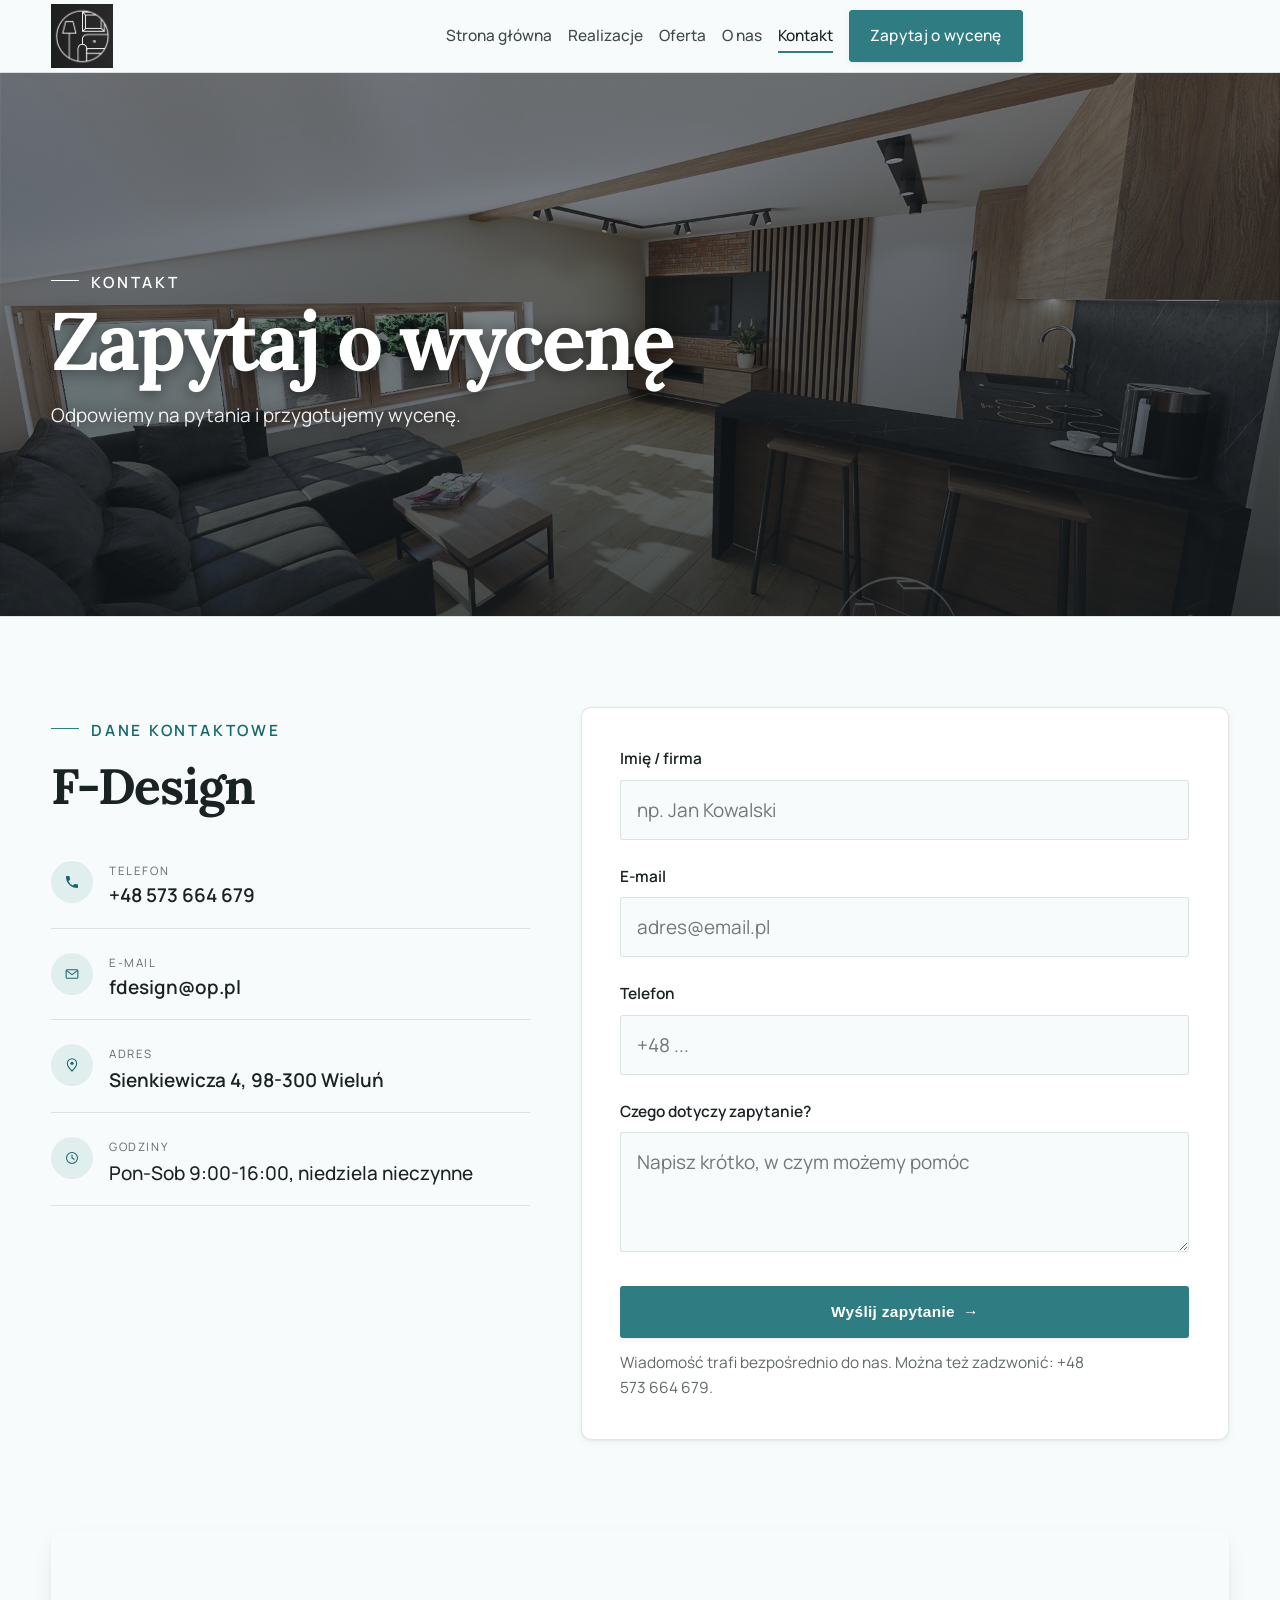
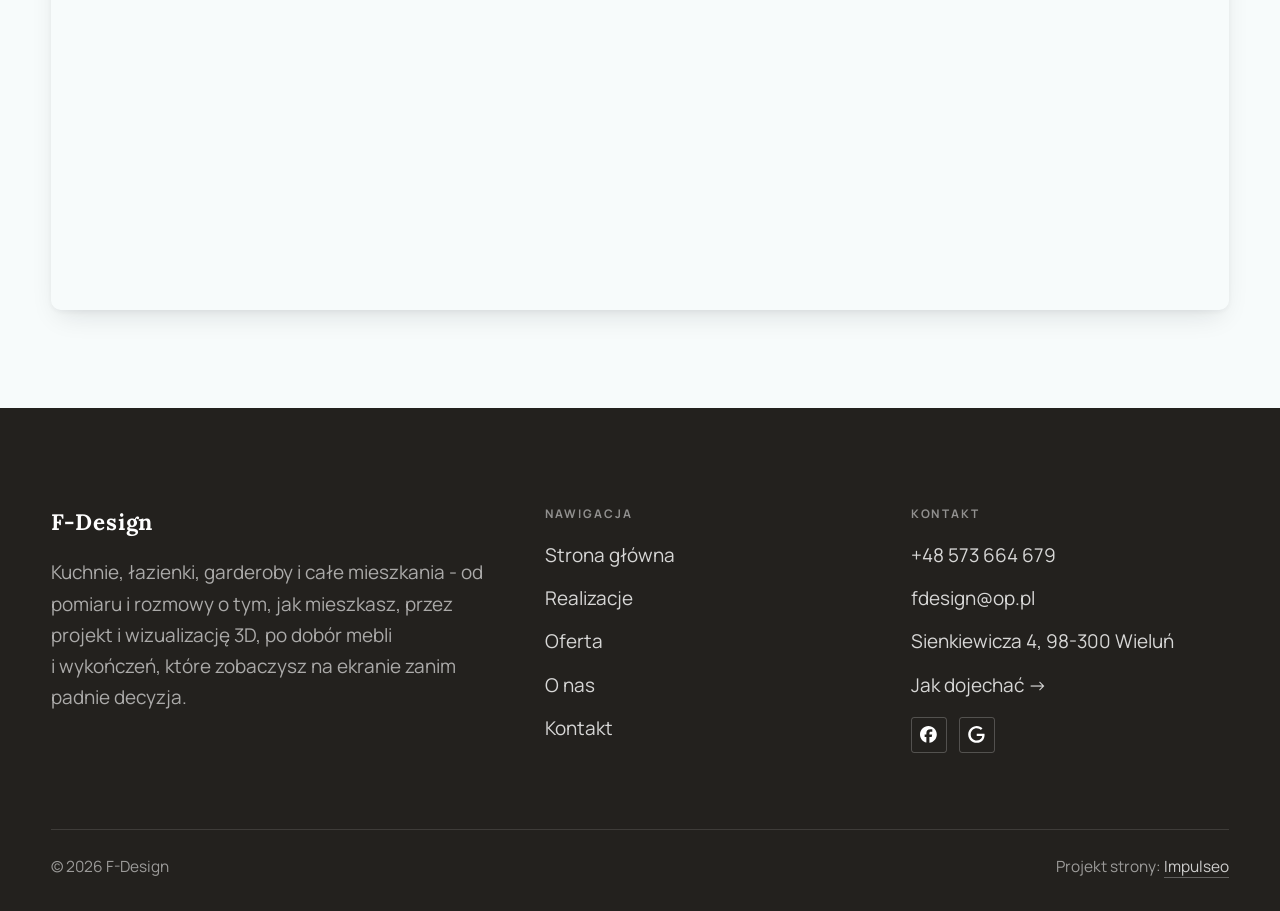
==== commit 75280ea2: "Strona demo: f-design (poprawki po bramkach)" ====
--- a/kontakt.html
+++ b/kontakt.html
@@ -19,8 +19,8 @@
 <meta name="twitter:card" content="summary_large_image">
 <link rel="preconnect" href="https://fonts.googleapis.com">
 <link rel="preconnect" href="https://fonts.gstatic.com" crossorigin>
-<link href="https://fonts.googleapis.com/css2?family=Sora:wght@600;700;800&family=Manrope:wght@400;500;600&display=swap" rel="stylesheet">
-<link rel="stylesheet" href="assets/styles.css?v=84494507">
+<link href="https://fonts.googleapis.com/css2?family=Lora:wght@500;600;700&family=Manrope:wght@400;500;600&display=swap" rel="stylesheet">
+<link rel="stylesheet" href="assets/styles.css?v=d3853e9c">
 </head>
 <body>
 
@@ -41,7 +41,7 @@
 
 <main>
 <section class="pagehead">
-  <img src="img/g4.jpg" alt="F-Design - Zapytaj o wycenę" width="1600" height="1007" decoding="async">
+  <img src="img/g10.jpg" alt="F-Design - Zapytaj o wycenę" width="1920" height="1080" decoding="async">
   <div class="wrap">
     <span class="eyebrow">Kontakt</span>
     <h1>Zapytaj o wycenę</h1>
@@ -57,6 +57,7 @@
         <div class="info-row"><div class="ic"><svg class="ico-tel" width="16" height="16" viewBox="0 0 24 24" fill="none" aria-hidden="true"><path d="M6.6 10.8a15.5 15.5 0 0 0 6.6 6.6l2.2-2.2a1 1 0 0 1 1-.24 11.4 11.4 0 0 0 3.6.58 1 1 0 0 1 1 1V20a1 1 0 0 1-1 1A17 17 0 0 1 3 4a1 1 0 0 1 1-1h3.5a1 1 0 0 1 1 1c0 1.25.2 2.46.58 3.6a1 1 0 0 1-.25 1l-2.23 2.2Z" fill="currentColor"/></svg></div><div><div class="lbl">Telefon</div><a class="val" href="tel:+48573664679">+48 573 664 679</a></div></div>
         <div class="info-row"><div class="ic"><svg class="ico-mail" width="16" height="16" viewBox="0 0 24 24" fill="none" aria-hidden="true"><rect x="3.2" y="5.5" width="17.6" height="13" rx="1.6" stroke="currentColor" stroke-width="1.6"/><path d="M4 7l8 6 8-6" stroke="currentColor" stroke-width="1.6" stroke-linecap="round" stroke-linejoin="round"/></svg></div><div><div class="lbl">E-mail</div><a class="val" href="mailto:fdesign@op.pl">fdesign@op.pl</a></div></div>
         <div class="info-row"><div class="ic"><svg class="ico-pin" width="16" height="16" viewBox="0 0 24 24" fill="none" aria-hidden="true"><path d="M12 21s7-6.1 7-11.5A7 7 0 0 0 5 9.5C5 14.9 12 21 12 21Z" stroke="currentColor" stroke-width="1.6" fill="none"/><circle cx="12" cy="9.5" r="2.4" fill="currentColor"/></svg></div><div><div class="lbl">Adres</div><div class="val">Sienkiewicza 4, 98-300 Wieluń</div></div></div>
+        <div class="info-row"><div class="ic"><svg class="ico-clock" width="16" height="16" viewBox="0 0 24 24" fill="none" aria-hidden="true"><circle cx="12" cy="12" r="8.2" stroke="currentColor" stroke-width="1.6"/><path d="M12 7.5V12l3.2 1.9" stroke="currentColor" stroke-width="1.6" stroke-linecap="round"/></svg></div><div><div class="lbl">Godziny</div><div class="val" style="font-weight:500">Pon-Sob 9:00-16:00, niedziela nieczynne</div></div></div>
       </div>
     </div>
     <div class="reveal">
@@ -86,7 +87,7 @@
     <div class="foot-grid">
       <div class="foot-brand">
         <div class="name">F-Design</div>
-        <p>Mieszkanie, dom, kuchnia czy łazienka - projektujemy funkcjonalne wnętrza i pokazujemy je w wizualizacji 3D, zanim zapadnie pierwsza decyzja. Wieluń i okolice.</p>
+        <p>Kuchnie, łazienki, garderoby i całe mieszkania - od pomiaru i rozmowy o tym, jak mieszkasz, przez projekt i wizualizację 3D, po dobór mebli i wykończeń, które zobaczysz na ekranie zanim padnie decyzja.</p>
       </div>
       <div class="foot-col">
         <h4>Nawigacja</h4>
@@ -101,12 +102,10 @@
         <a href="tel:+48573664679">+48 573 664 679</a>
         <a href="mailto:fdesign@op.pl">fdesign@op.pl</a>
         <p>Sienkiewicza 4, 98-300 Wieluń</p>
-        <a href="https://maps.google.com/?cid=18159914813048529041&g_mp=Cidnb29nbGUubWFwcy5wbGFjZXMudjEuUGxhY2VzLlNlYXJjaFRleHQQAhgEIAA" target="_blank" rel="noopener">Jak dojechać →</a>
+        <a href="https://maps.google.com/?cid=18159914813048529041" target="_blank" rel="noopener">Jak dojechać →</a>
       <div class="foot-soc">
         <a class="soc" href="https://www.facebook.com/p/F-Design-100095255867126/" target="_blank" rel="noopener" aria-label="Facebook - F-Design"><svg viewBox="0 0 24 24" aria-hidden="true" focusable="false"><path d="M9.101 23.691v-7.98H6.627v-3.667h2.474v-1.58c0-4.085 1.848-5.978 5.858-5.978.401 0 .955.042 1.468.103a8.68 8.68 0 0 1 1.141.195v3.325a8.623 8.623 0 0 0-.653-.036 26.805 26.805 0 0 0-.733-.009c-.707 0-1.259.096-1.675.309a1.686 1.686 0 0 0-.679.622c-.258.42-.374.995-.374 1.752v1.297h3.919l-.386 2.103-.287 1.564h-3.246v8.245C19.396 23.238 24 18.179 24 12.044c0-6.627-5.373-12-12-12s-12 5.373-12 12c0 5.628 3.874 10.35 9.101 11.647Z" fill="currentColor"/></svg></a>
-        <a class="soc" href="https://www.instagram.com/f.design.projektowanie/" target="_blank" rel="noopener" aria-label="Instagram - F-Design"><svg viewBox="0 0 24 24" aria-hidden="true" focusable="false"><path d="M7.0301.084c-1.2768.0602-2.1487.264-2.911.5634-.7888.3075-1.4575.72-2.1228 1.3877-.6652.6677-1.075 1.3368-1.3802 2.127-.2954.7638-.4956 1.6365-.552 2.914-.0564 1.2775-.0689 1.6882-.0626 4.947.0062 3.2586.0206 3.6671.0825 4.9473.061 1.2765.264 2.1482.5635 2.9107.308.7889.72 1.4573 1.388 2.1228.6679.6655 1.3365 1.0743 2.1285 1.38.7632.295 1.6361.4961 2.9134.552 1.2773.056 1.6884.069 4.9462.0627 3.2578-.0062 3.668-.0207 4.9478-.0814 1.28-.0607 2.147-.2652 2.9098-.5633.7889-.3086 1.4578-.72 2.1228-1.3881.665-.6682 1.0745-1.3378 1.3795-2.1284.2957-.7632.4966-1.636.552-2.9124.056-1.2809.0692-1.6898.063-4.948-.0063-3.2583-.021-3.6668-.0817-4.9465-.0607-1.2797-.264-2.1487-.5633-2.9117-.3084-.7889-.72-1.4568-1.3876-2.1228C21.2982 1.33 20.628.9208 19.8378.6165 19.074.321 18.2017.1197 16.9244.0645 15.6471.0093 15.236-.005 11.977.0014 8.718.0076 8.31.0215 7.0301.0839m.1402 21.6932c-1.17-.0509-1.8053-.2453-2.2287-.408-.5606-.216-.96-.4771-1.3819-.895-.422-.4178-.6811-.8186-.9-1.378-.1644-.4234-.3624-1.058-.4171-2.228-.0595-1.2645-.072-1.6442-.079-4.848-.007-3.2037.0053-3.583.0607-4.848.05-1.169.2456-1.805.408-2.2282.216-.5613.4762-.96.895-1.3816.4188-.4217.8184-.6814 1.3783-.9003.423-.1651 1.0575-.3614 2.227-.4171 1.2655-.06 1.6447-.072 4.848-.079 3.2033-.007 3.5835.005 4.8495.0608 1.169.0508 1.8053.2445 2.228.408.5608.216.96.4754 1.3816.895.4217.4194.6816.8176.9005 1.3787.1653.4217.3617 1.056.4169 2.2263.0602 1.2655.0739 1.645.0796 4.848.0058 3.203-.0055 3.5834-.061 4.848-.051 1.17-.245 1.8055-.408 2.2294-.216.5604-.4763.96-.8954 1.3814-.419.4215-.8181.6811-1.3783.9-.4224.1649-1.0577.3617-2.2262.4174-1.2656.0595-1.6448.072-4.8493.079-3.2045.007-3.5825-.006-4.848-.0608M16.953 5.5864A1.44 1.44 0 1 0 18.39 4.144a1.44 1.44 0 0 0-1.437 1.4424M5.8385 12.012c.0067 3.4032 2.7706 6.1557 6.173 6.1493 3.4026-.0065 6.157-2.7701 6.1506-6.1733-.0065-3.4032-2.771-6.1565-6.174-6.1498-3.403.0067-6.156 2.771-6.1496 6.1738M8 12.0077a4 4 0 1 1 4.008 3.9921A3.9996 3.9996 0 0 1 8 12.0077" fill="currentColor"/></svg></a>
-        <a class="soc" href="https://maps.google.com/?cid=18159914813048529041&g_mp=Cidnb29nbGUubWFwcy5wbGFjZXMudjEuUGxhY2VzLlNlYXJjaFRleHQQAhgEIAA" target="_blank" rel="noopener" aria-label="Google - F-Design"><svg viewBox="0 0 24 24" aria-hidden="true" focusable="false"><path d="M12.48 10.92v3.28h7.84c-.24 1.84-.853 3.187-1.787 4.133-1.147 1.147-2.933 2.4-6.053 2.4-4.827 0-8.6-3.893-8.6-8.72s3.773-8.72 8.6-8.72c2.6 0 4.507 1.027 5.907 2.347l2.307-2.307C18.747 1.44 16.133 0 12.48 0 5.867 0 .307 5.387.307 12s5.56 12 12.173 12c3.573 0 6.267-1.173 8.373-3.36 2.16-2.16 2.84-5.213 2.84-7.667 0-.76-.053-1.467-.173-2.053H12.48z" fill="currentColor"/></svg></a>
-        <a class="soc" href="https://www.tiktok.com/@f_design_studio" target="_blank" rel="noopener" aria-label="TikTok - F-Design"><svg viewBox="0 0 24 24" aria-hidden="true" focusable="false"><path d="M12.525.02c1.31-.02 2.61-.01 3.91-.02.08 1.53.63 3.09 1.75 4.17 1.12 1.11 2.7 1.62 4.24 1.79v4.03c-1.44-.05-2.89-.35-4.2-.97-.57-.26-1.1-.59-1.62-.93-.01 2.92.01 5.84-.02 8.75-.08 1.4-.54 2.79-1.35 3.94-1.31 1.92-3.58 3.17-5.91 3.21-1.43.08-2.86-.31-4.08-1.03-2.02-1.19-3.44-3.37-3.65-5.71-.02-.5-.03-1-.01-1.49.18-1.9 1.12-3.72 2.58-4.96 1.66-1.44 3.98-2.13 6.15-1.72.02 1.48-.04 2.96-.04 4.44-.99-.32-2.15-.23-3.02.37-.63.41-1.11 1.04-1.36 1.75-.21.51-.15 1.07-.14 1.61.24 1.64 1.82 3.02 3.5 2.87 1.12-.01 2.19-.66 2.77-1.61.19-.33.4-.67.41-1.06.1-1.79.06-3.57.07-5.36.01-4.03-.01-8.05.02-12.07z" fill="currentColor"/></svg></a>
+        <a class="soc" href="https://maps.google.com/?cid=18159914813048529041" target="_blank" rel="noopener" aria-label="Google - F-Design"><svg viewBox="0 0 24 24" aria-hidden="true" focusable="false"><path d="M12.48 10.92v3.28h7.84c-.24 1.84-.853 3.187-1.787 4.133-1.147 1.147-2.933 2.4-6.053 2.4-4.827 0-8.6-3.893-8.6-8.72s3.773-8.72 8.6-8.72c2.6 0 4.507 1.027 5.907 2.347l2.307-2.307C18.747 1.44 16.133 0 12.48 0 5.867 0 .307 5.387.307 12s5.56 12 12.173 12c3.573 0 6.267-1.173 8.373-3.36 2.16-2.16 2.84-5.213 2.84-7.667 0-.76-.053-1.467-.173-2.053H12.48z" fill="currentColor"/></svg></a>
       </div>
       </div>
     </div>
--- a/assets/styles.css
+++ b/assets/styles.css
@@ -6,17 +6,17 @@
 
 :root{
   /* PALETA — jasna, architektoniczna, chłodna */
-  --paper:#f7f6f3;          /* główne tło */
-  --paper-2:#e9e7e1;        /* sekcje alternatywne (chłodny jasny szary) */
-  --paper-3:#e9e7e1;        /* delikatne wypełnienia */
-  --ink:#1f1d1a;            /* tekst główny — chłodny grafit */
-  --ink-soft:#46423b;       /* nagłówki drugorzędne */
-  --muted:#888178;          /* tekst poboczny */
-  --line:rgba(31,29,26,.12);/* hairline */
-  --accent:#a86f3e;         /* stonowany petrol-slate — jedyny akcent */
-  --accent-d:#855526;
-  --accent-soft:rgba(168,111,62,.10);
-  --dark:#1f1d1a;           /* sekcje ciemne (stopka/CTA) */
+  --paper:#F3F1EC;          /* główne tło */
+  --paper-2:#E6E3DB;        /* sekcje alternatywne (chłodny jasny szary) */
+  --paper-3:#E6E3DB;        /* delikatne wypełnienia */
+  --ink:#23211E;            /* tekst główny — chłodny grafit */
+  --ink-soft:#43403A;       /* nagłówki drugorzędne */
+  --muted:#87837A;          /* tekst poboczny */
+  --line:rgba(35,33,30,.12);/* hairline */
+  --accent:#8A6B3C;         /* stonowany petrol-slate — jedyny akcent */
+  --accent-d:#6E5430;
+  --accent-soft:rgba(138,107,60,.10);
+  --dark:#23211E;           /* sekcje ciemne (stopka/CTA) */
 
   /* HOVER ZDJĘĆ — JEDEN standard dla całego silnika (decyzja K. 04.08.2026, artefakt z wariantami).
      AKTUALNE (K.+Szymon 09.08.2026, wybór z artefaktu 6 wariantów): zoom 1.05 przy 1.4s -
@@ -55,7 +55,7 @@
 
   --hairline:1px solid var(--line);
 
-  --font-display:'Sora','Manrope',sans-serif;
+  --font-display:'Lora',serif;
   --font-body:'Manrope',sans-serif;
 }
 
